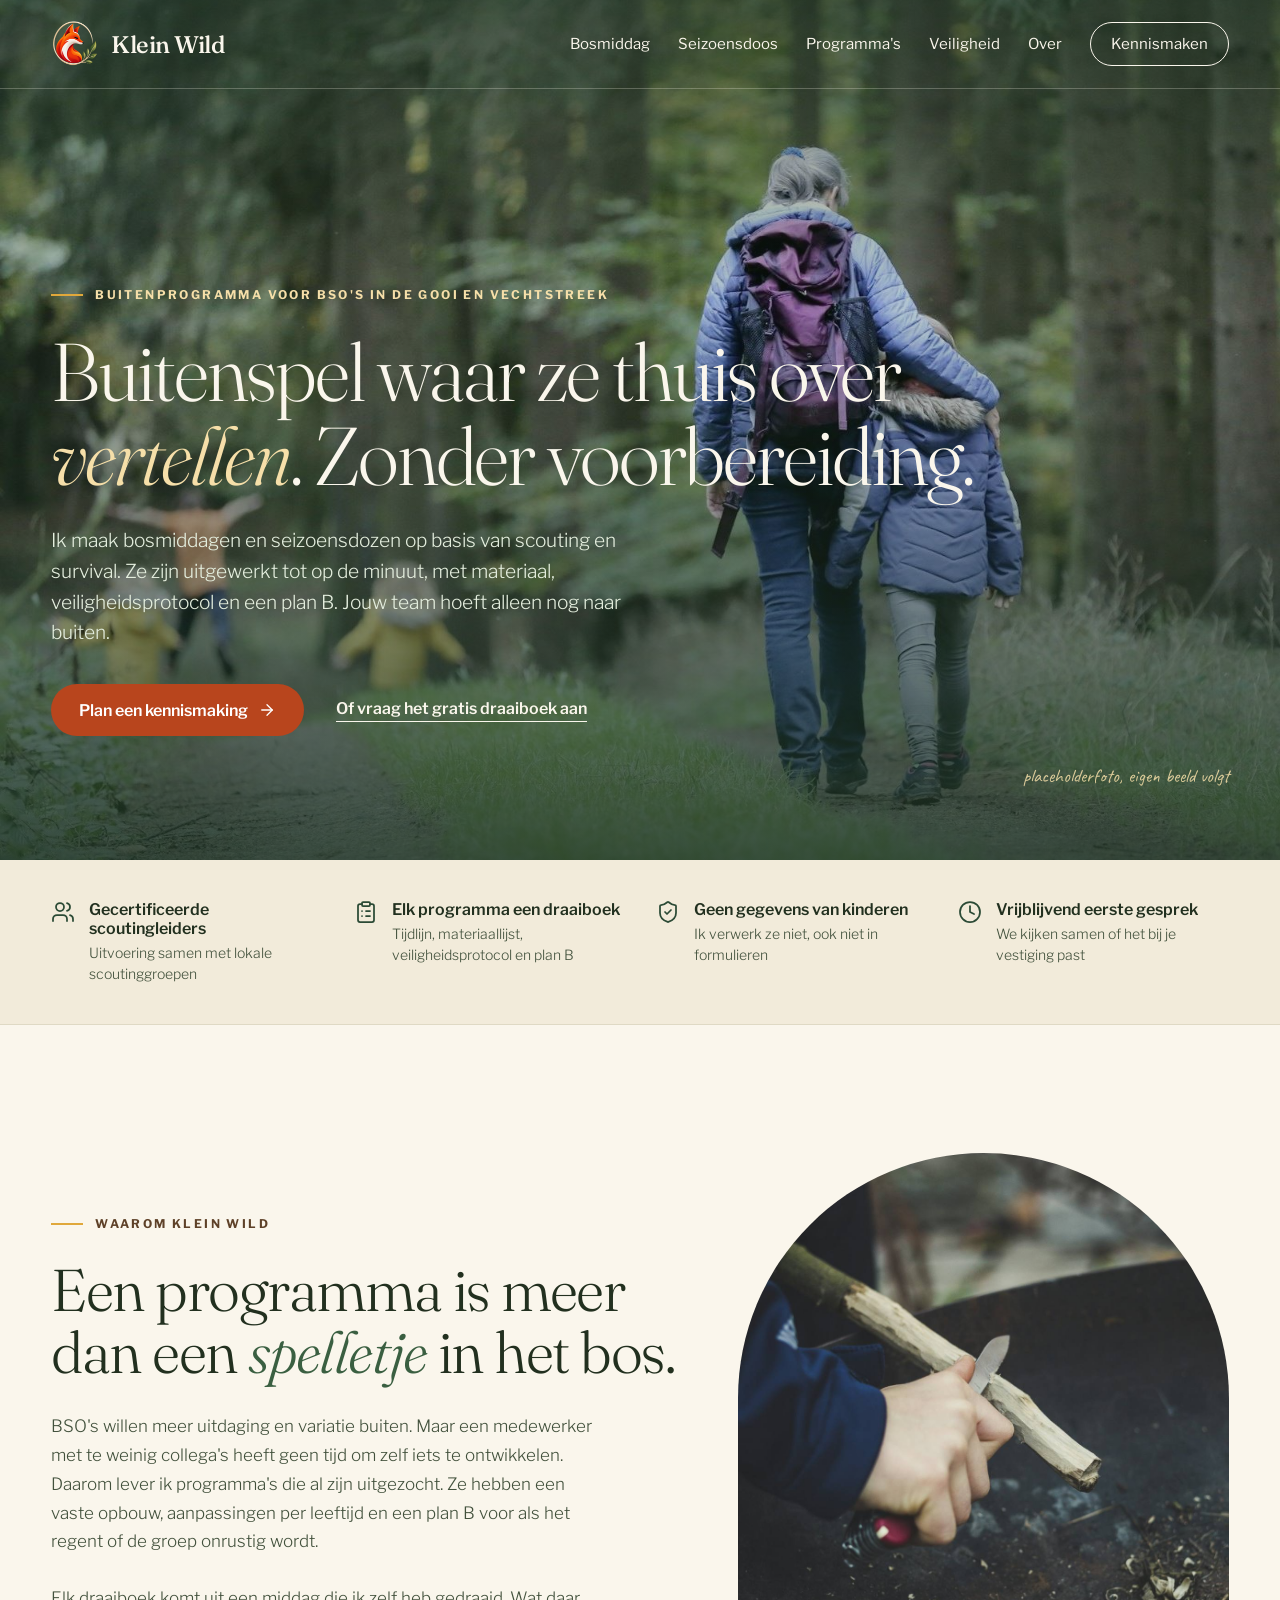
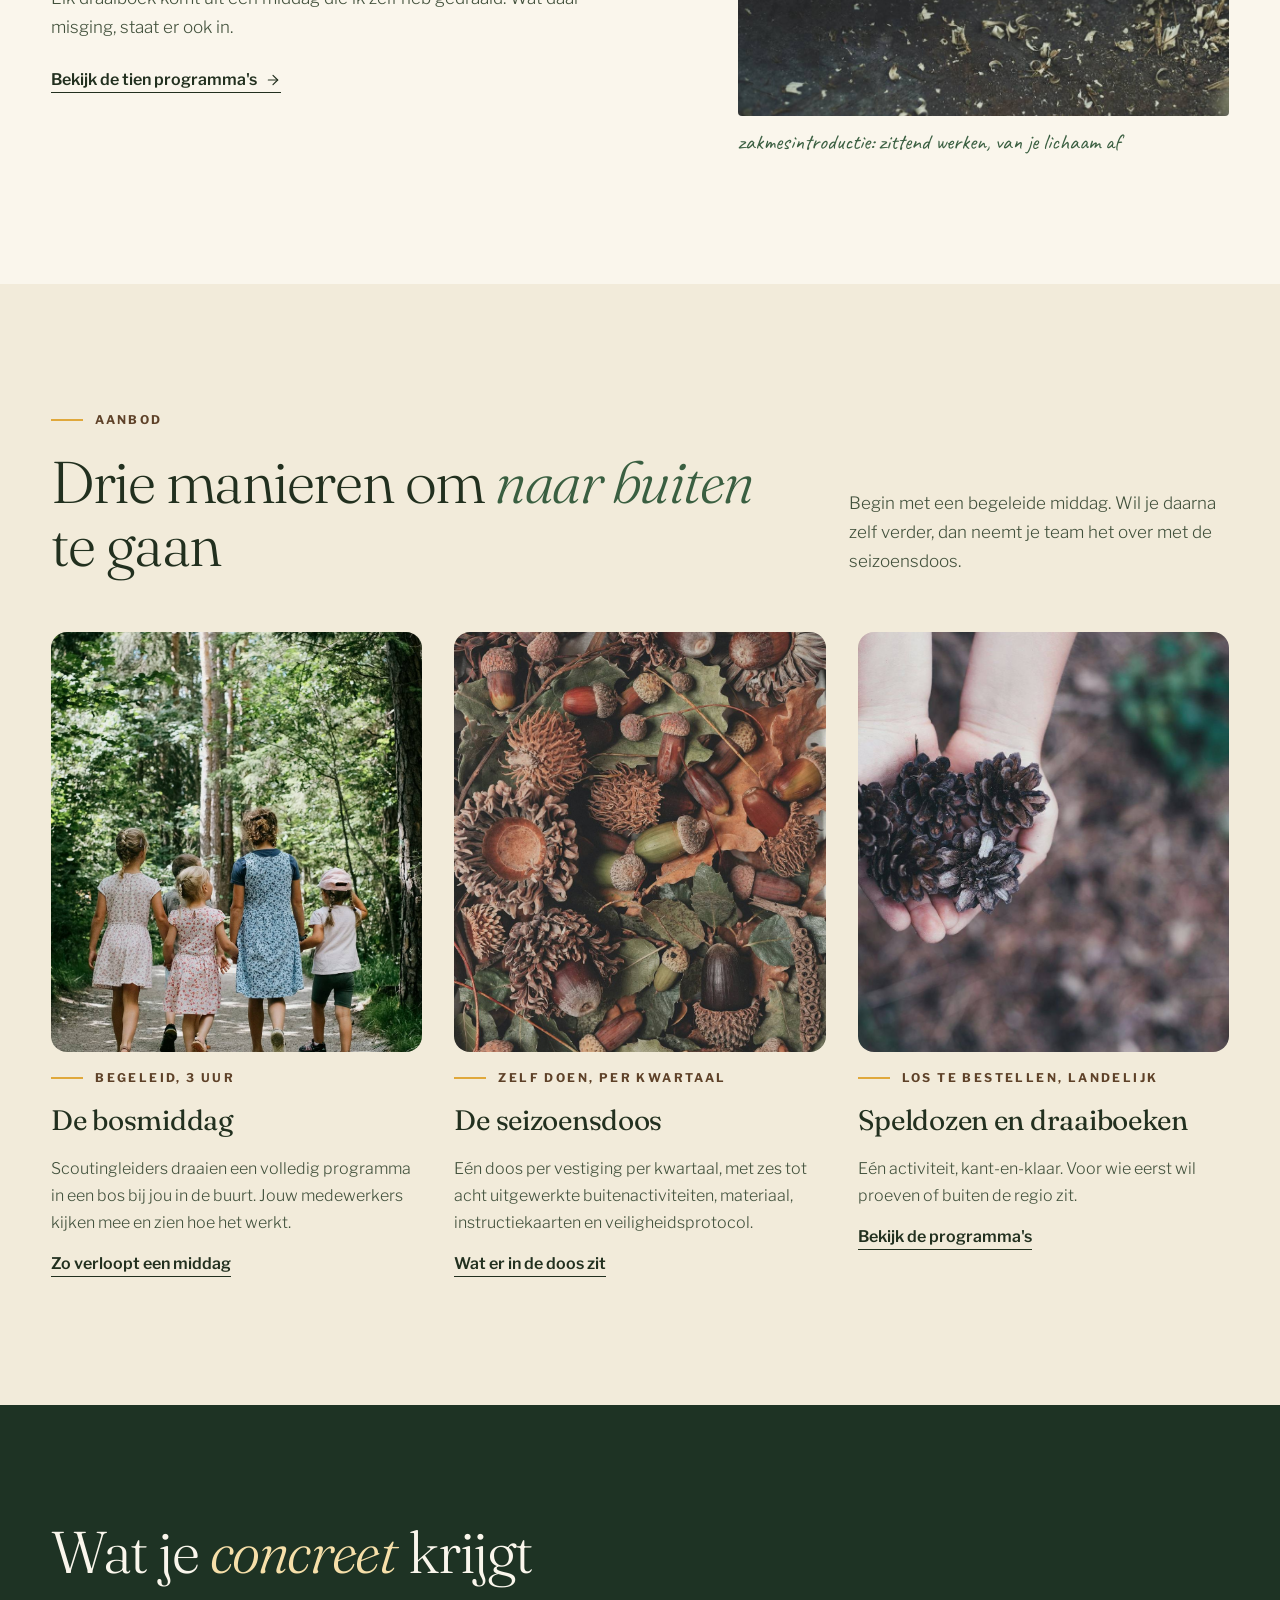
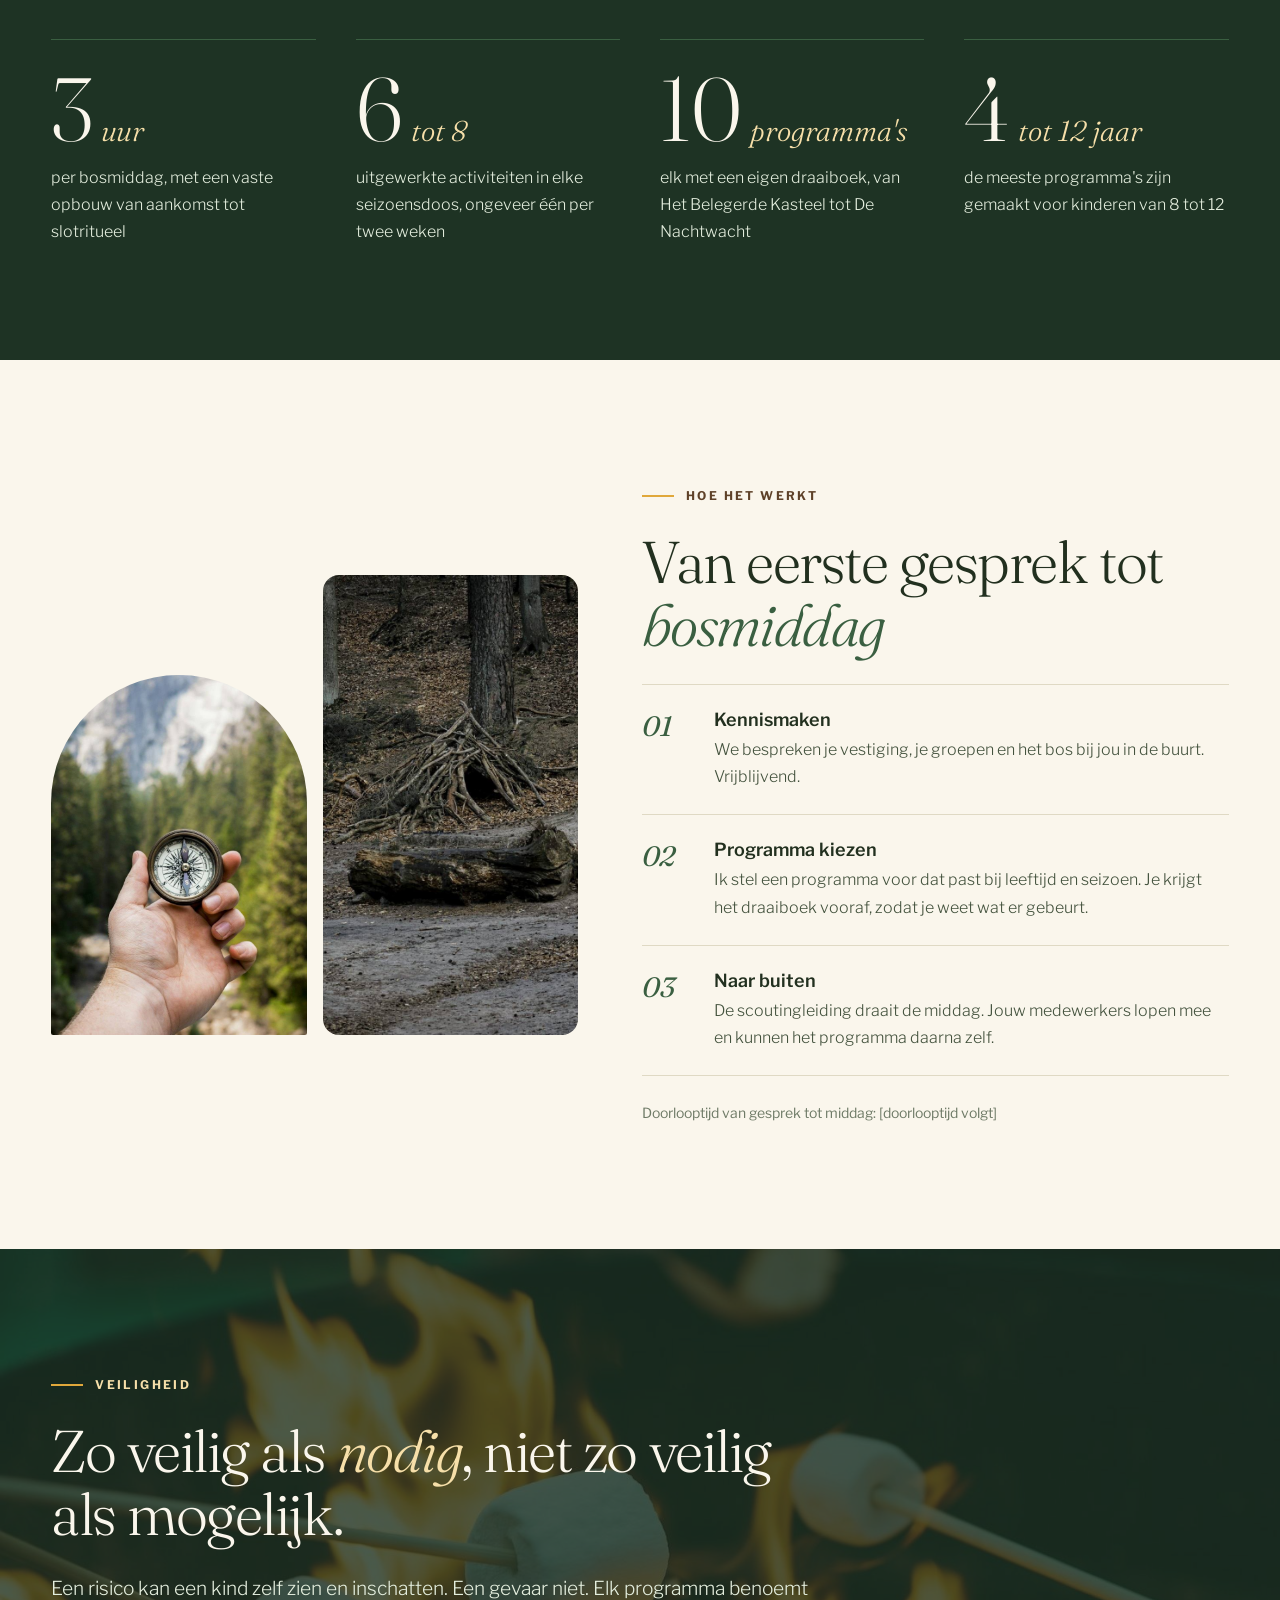
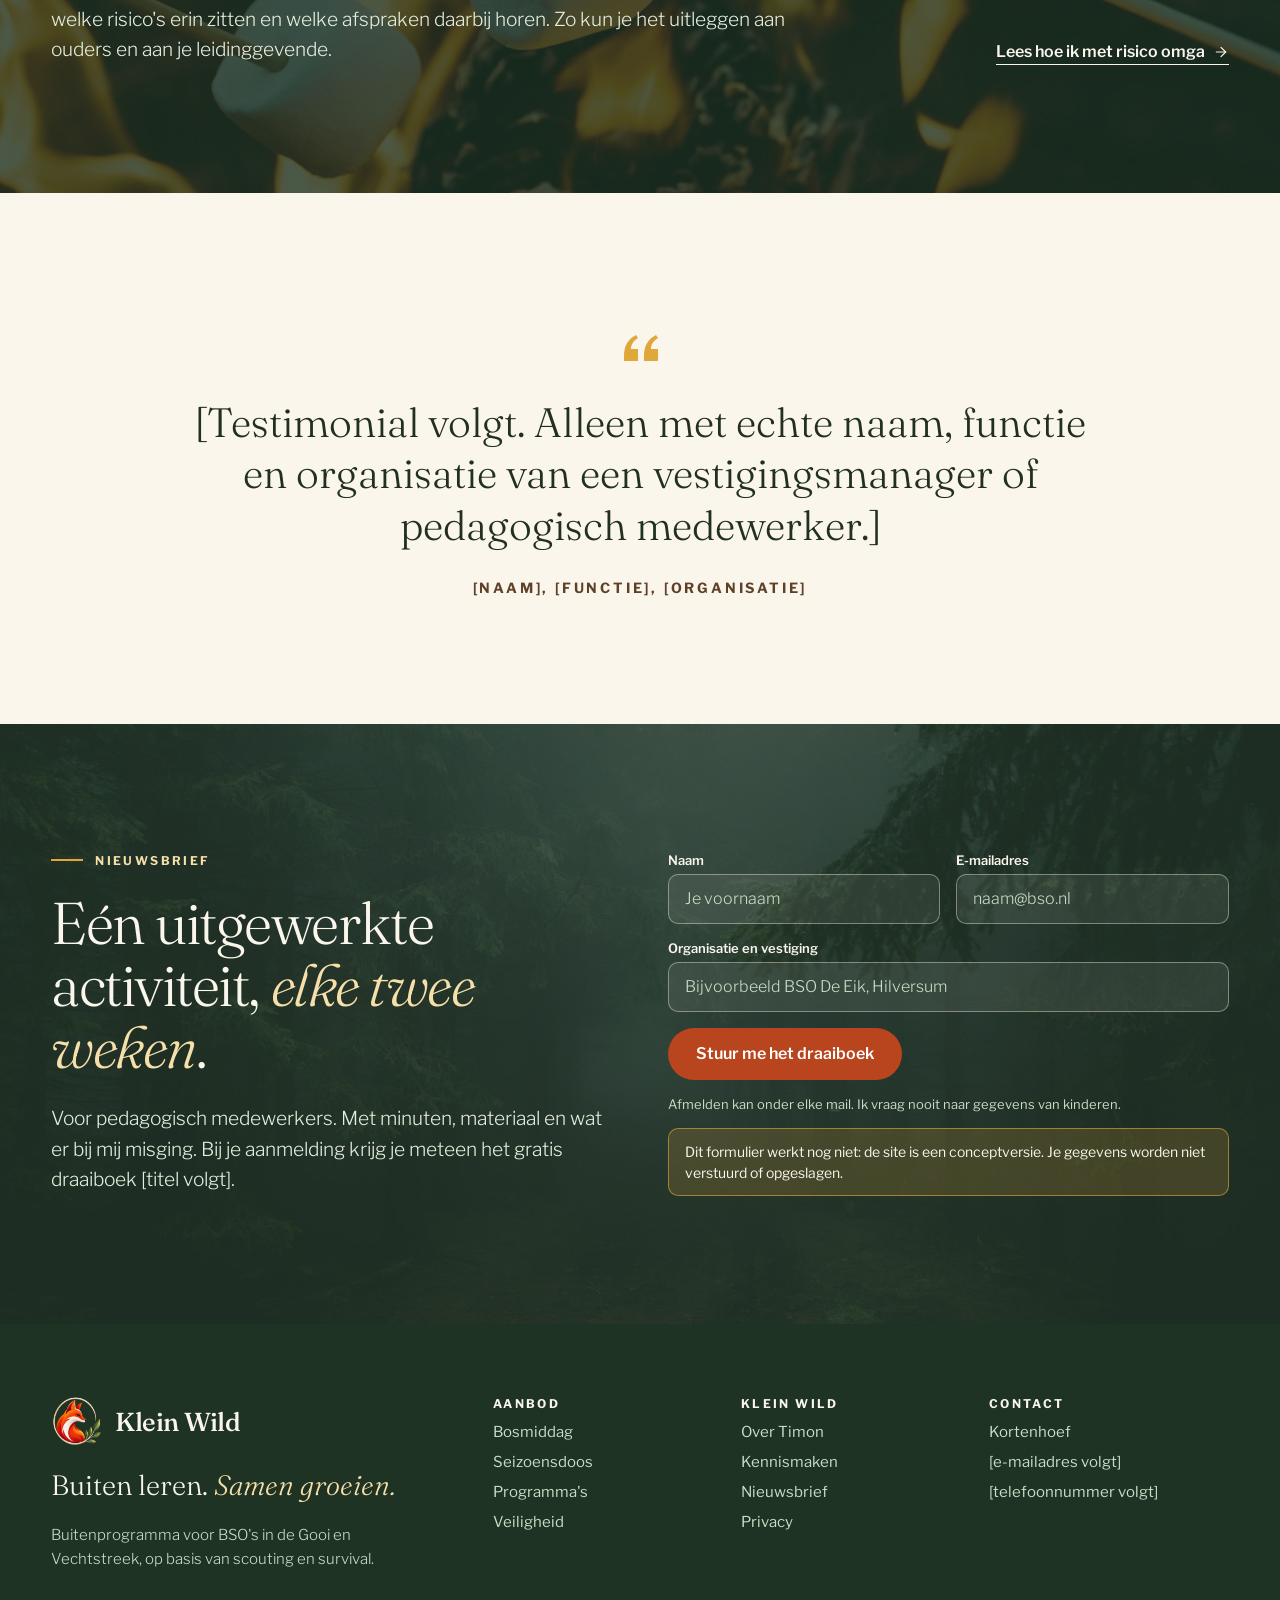
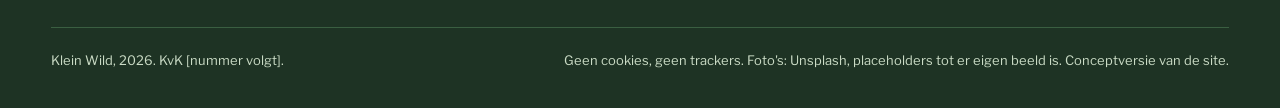
==== index.html @ ebe91207 "Conceptversie van de Klein Wild-website Statische HTML/CSS, omgezet uit het websiteontwerp in Claude" ====
<!doctype html>
<html lang="nl">
<head>
<meta charset="utf-8">
<meta name="viewport" content="width=device-width, initial-scale=1">
<title>Klein Wild, buitenprogramma voor BSO&#x27;s in de Gooi en Vechtstreek</title>
<meta name="description" content="Bosmiddagen en seizoensdozen op basis van scouting en survival. Uitgewerkt tot op de minuut, met materiaal, veiligheidsprotocol en een plan B.">
<!-- Conceptversie: niet indexeren. Haal deze regel weg zodra de site af is. -->
<meta name="robots" content="noindex">
<meta name="theme-color" content="#1E3324">
<link rel="icon" type="image/png" href="img/favicon.png">
<link rel="apple-touch-icon" href="img/apple-touch-icon.png">
<link rel="preconnect" href="https://fonts.googleapis.com">
<link rel="preconnect" href="https://fonts.gstatic.com" crossorigin>
<link rel="stylesheet" href="https://fonts.googleapis.com/css2?family=Caveat:wght@500&amp;family=Fraunces:ital,opsz,wght@0,9..144,300;0,9..144,500;1,9..144,300;1,9..144,400&amp;family=Libre+Franklin:wght@300;400;600;700&amp;display=swap">
<link rel="stylesheet" href="css/site.css">
<style>
body{margin:0;background:#FAF6EC}
.kw{font-family:'Libre Franklin',sans-serif;color:#22301F;background:#FAF6EC}
.wrap{max-width:1280px;margin:0 auto;padding:0 clamp(16px,4vw,56px);box-sizing:border-box}
.eb{font-size:12px;letter-spacing:.2em;text-transform:uppercase;font-weight:700;color:#5E4128;display:flex;align-items:center;gap:12px;margin:0}
.eb::before{content:"";width:32px;height:2px;background:#E0A83B;flex:none}
.d1,.d2,.d3{font-family:'Fraunces',serif;font-weight:300;letter-spacing:-.025em;margin:0;color:#22301F}
.d1{font-size:clamp(44px,6.4vw,92px);line-height:1.02}
.d2{font-size:clamp(36px,4.6vw,66px);line-height:1.06}
.d3{font-size:clamp(24px,2.2vw,30px);line-height:1.2;font-weight:400;letter-spacing:-.01em}
.d1 em,.d2 em,.d3 em{font-style:italic;color:#3A5F41}
.lead{font-size:clamp(18px,1.5vw,21px);line-height:1.6;font-weight:300;color:#42513C;margin:0}
.tx{font-size:17px;line-height:1.7;font-weight:300;color:#42513C;margin:0}
.btn{display:inline-flex;align-items:center;gap:10px;min-height:52px;padding:0 28px;border-radius:999px;background:#B8451D;color:#fff;font-weight:600;font-size:16px;text-decoration:none;box-sizing:border-box}
.btn:hover{background:#9C3A18}
.lnk{display:inline-flex;align-items:center;gap:8px;color:#22301F;font-weight:600;font-size:16px;text-decoration:none;border-bottom:1px solid currentColor;padding-bottom:3px}
.lnk:hover{color:#3A5F41}
.hand{font-family:'Caveat',cursive;font-size:22px;color:#3A5F41;margin:0}
.dark .d1,.dark .d2,.dark .d3{color:#FAF6EC}
.dark .d1 em,.dark .d2 em,.dark .d3 em{color:#F6DFA9}
.dark .eb{color:#F6DFA9}
.dark .lead,.dark .tx{color:#E4EEDE}
.dark .lnk{color:#FAF6EC}
.dark .hand{color:#F6DFA9}
.chip{display:inline-flex;align-items:center;min-height:36px;padding:0 14px;border:1px solid #CFC7AA;border-radius:999px;font-size:14px;color:#42513C}
.field{display:flex;flex-direction:column;gap:6px;font-size:13px;font-weight:600;color:#FAF6EC;flex:1 1 200px}
.field input{min-height:50px;border-radius:10px;border:1px solid rgba(250,246,236,.4);background:rgba(250,246,236,.08);color:#FAF6EC;padding:0 16px;font:300 16px 'Libre Franklin',sans-serif}
.field input::placeholder{color:#CBDCC6}
</style>
</head>
<body>
<a class="skip" href="#inhoud">Naar de inhoud</a>
<div class="kw" style="width: 100%; overflow: hidden">

  <section id="inhoud" class="dark" style="position: relative; min-height: 860px; display: flex; flex-direction: column; justify-content: flex-end">
    <img fetchpriority="high" src="img/hero-bospad.jpg" alt="Een volwassene loopt met een arm om een kind over een bospad, verderop rennen drie kinderen vooruit" style="position: absolute; inset: 0; width: 100%; height: 100%; object-fit: cover; object-position: 60% 40%">
    <div style="position: absolute; inset: 0; background: linear-gradient(180deg, rgba(30,51,36,.65) 0%, rgba(30,51,36,.2) 35%, rgba(30,51,36,.85) 100%)"></div>
    <div style="position: absolute; top: 0; left: 0; right: 0; z-index: 2">
      <header class="kw-head" style="width: 100%; box-sizing: border-box; padding: 20px clamp(16px, 4vw, 56px); display: flex; flex-wrap: wrap; align-items: center; justify-content: space-between; gap: 16px 32px; font-family: 'Libre Franklin', sans-serif; color: #FAF6EC; background: transparent; border-bottom: 1px solid rgba(250,246,236,.25)">
  <a href="index.html" style="display: flex; align-items: center; gap: 12px; text-decoration: none; color: #FAF6EC">
    <img src="img/logo-fox-on-dark.png" alt="" width="48" height="48" style="width: 48px; height: 48px">
    <span style="font-family: 'Fraunces', serif; font-weight: 500; font-size: 24px; letter-spacing: -0.02em">Klein Wild</span>
  </a>
  <nav class="kw-nav" aria-label="Hoofdmenu" style="display: flex; flex-wrap: wrap; align-items: center; gap: 8px 28px; font-size: 15px">
    <a href="bosmiddag.html" style="color: #FAF6EC">Bosmiddag</a>
    <a href="seizoensdoos.html" style="color: #FAF6EC">Seizoensdoos</a>
    <a href="programmas.html" style="color: #FAF6EC">Programma's</a>
    <a href="veiligheid.html" style="color: #FAF6EC">Veiligheid</a>
    <a href="over.html" style="color: #FAF6EC">Over</a>
    <a href="contact.html" style="color: #FAF6EC; border: 1px solid #FAF6EC; border-radius: 999px; padding: 10px 20px; min-height: 44px; box-sizing: border-box; display: inline-flex; align-items: center">Kennismaken</a>
  </nav>
</header>
    </div>
    <div class="wrap" style="position: relative; z-index: 1; width: 100%; padding-top: 200px; padding-bottom: 72px; display: flex; flex-direction: column; gap: 28px">
      <p class="eb">Buitenprogramma voor BSO's in de Gooi en Vechtstreek</p>
      <h1 class="d1" style="max-width: 980px">Buitenspel waar ze thuis over <em>vertellen</em>. Zonder voorbereiding.</h1>
      <p class="lead" style="max-width: 620px">Ik maak bosmiddagen en seizoensdozen op basis van scouting en survival. Ze zijn uitgewerkt tot op de minuut, met materiaal, veiligheidsprotocol en een plan B. Jouw team hoeft alleen nog naar buiten.</p>
      <div style="display: flex; flex-wrap: wrap; align-items: center; gap: 20px 32px; margin-top: 8px">
        <a class="btn" href="contact.html">Plan een kennismaking <svg width="18" height="18" viewBox="0 0 24 24" fill="none" stroke="currentColor" stroke-width="1.75" stroke-linecap="round" stroke-linejoin="round" aria-hidden="true"><path d="M5 12h14"></path><path d="m12 5 7 7-7 7"></path></svg></a>
        <a class="lnk" href="nieuwsbrief.html">Of vraag het gratis draaiboek aan</a>
      </div>
      <p class="hand" style="align-self: flex-end; font-size: 19px; opacity: .85">placeholderfoto, eigen beeld volgt</p>
    </div>
  </section>

  <section style="background: #F2EBDA; border-bottom: 1px solid #DFD9C4">
    <div class="wrap" style="display: grid; grid-template-columns: repeat(auto-fit, minmax(240px, 1fr)); gap: 32px; padding-top: 40px; padding-bottom: 40px">
      <div style="display: flex; gap: 14px; align-items: flex-start">
        <svg width="24" height="24" viewBox="0 0 24 24" fill="none" stroke="#2B4A35" stroke-width="1.75" stroke-linecap="round" stroke-linejoin="round" aria-hidden="true" style="flex: none"><path d="M16 21v-2a4 4 0 0 0-4-4H6a4 4 0 0 0-4 4v2"></path><circle cx="9" cy="7" r="4"></circle><path d="M22 21v-2a4 4 0 0 0-3-3.87"></path><path d="M16 3.13a4 4 0 0 1 0 7.75"></path></svg>
        <div><p style="margin: 0; font-weight: 600; font-size: 16px">Gecertificeerde scoutingleiders</p><p style="margin: 4px 0 0; font-size: 14px; line-height: 1.5; color: #42513C; font-weight: 300">Uitvoering samen met lokale scoutinggroepen</p></div>
      </div>
      <div style="display: flex; gap: 14px; align-items: flex-start">
        <svg width="24" height="24" viewBox="0 0 24 24" fill="none" stroke="#2B4A35" stroke-width="1.75" stroke-linecap="round" stroke-linejoin="round" aria-hidden="true" style="flex: none"><rect width="8" height="4" x="8" y="2" rx="1" ry="1"></rect><path d="M16 4h2a2 2 0 0 1 2 2v14a2 2 0 0 1-2 2H6a2 2 0 0 1-2-2V6a2 2 0 0 1 2-2h2"></path><path d="M12 11h4"></path><path d="M12 16h4"></path><path d="M8 11h.01"></path><path d="M8 16h.01"></path></svg>
        <div><p style="margin: 0; font-weight: 600; font-size: 16px">Elk programma een draaiboek</p><p style="margin: 4px 0 0; font-size: 14px; line-height: 1.5; color: #42513C; font-weight: 300">Tijdlijn, materiaallijst, veiligheidsprotocol en plan B</p></div>
      </div>
      <div style="display: flex; gap: 14px; align-items: flex-start">
        <svg width="24" height="24" viewBox="0 0 24 24" fill="none" stroke="#2B4A35" stroke-width="1.75" stroke-linecap="round" stroke-linejoin="round" aria-hidden="true" style="flex: none"><path d="M20 13c0 5-3.5 7.5-7.66 8.95a1 1 0 0 1-.67-.01C7.5 20.5 4 18 4 13V6a1 1 0 0 1 1-1c2 0 4.5-1.2 6.24-2.72a1.17 1.17 0 0 1 1.52 0C14.51 3.81 17 5 19 5a1 1 0 0 1 1 1z"></path><path d="m9 12 2 2 4-4"></path></svg>
        <div><p style="margin: 0; font-weight: 600; font-size: 16px">Geen gegevens van kinderen</p><p style="margin: 4px 0 0; font-size: 14px; line-height: 1.5; color: #42513C; font-weight: 300">Ik verwerk ze niet, ook niet in formulieren</p></div>
      </div>
      <div style="display: flex; gap: 14px; align-items: flex-start">
        <svg width="24" height="24" viewBox="0 0 24 24" fill="none" stroke="#2B4A35" stroke-width="1.75" stroke-linecap="round" stroke-linejoin="round" aria-hidden="true" style="flex: none"><circle cx="12" cy="12" r="10"></circle><polyline points="12 6 12 12 16 14"></polyline></svg>
        <div><p style="margin: 0; font-weight: 600; font-size: 16px">Vrijblijvend eerste gesprek</p><p style="margin: 4px 0 0; font-size: 14px; line-height: 1.5; color: #42513C; font-weight: 300">We kijken samen of het bij je vestiging past</p></div>
      </div>
    </div>
  </section>

  <section class="wrap" style="padding-top: clamp(80px, 10vw, 144px); padding-bottom: clamp(80px, 10vw, 144px); display: flex; flex-wrap: wrap; gap: 56px; align-items: center">
    <div style="flex: 1 1 520px; display: flex; flex-direction: column; gap: 28px">
      <p class="eb">Waarom Klein Wild</p>
      <h2 class="d2">Een programma is meer dan een <em>spelletje</em> in het bos.</h2>
      <p class="tx" style="max-width: 560px">BSO's willen meer uitdaging en variatie buiten. Maar een medewerker met te weinig collega's heeft geen tijd om zelf iets te ontwikkelen. Daarom lever ik programma's die al zijn uitgezocht. Ze hebben een vaste opbouw, aanpassingen per leeftijd en een plan B voor als het regent of de groep onrustig wordt.</p>
      <p class="tx" style="max-width: 560px">Elk draaiboek komt uit een middag die ik zelf heb gedraaid. Wat daar misging, staat er ook in.</p>
      <a class="lnk" href="programmas.html" style="align-self: flex-start">Bekijk de tien programma's <svg width="16" height="16" viewBox="0 0 24 24" fill="none" stroke="currentColor" stroke-width="1.75" stroke-linecap="round" stroke-linejoin="round" aria-hidden="true"><path d="M5 12h14"></path><path d="m12 5 7 7-7 7"></path></svg></a>
    </div>
    <figure style="flex: 1 1 380px; max-width: 520px; margin: 0; display: flex; flex-direction: column; gap: 12px">
      <img loading="lazy" decoding="async" src="img/snijden.jpg" alt="Handen snijden met een zakmes een tak bij, krullen hout liggen eronder" style="width: 100%; height: clamp(420px, 44vw, 620px); object-fit: cover; border-radius: 999px 999px 16px 16px">
      <figcaption class="hand">zakmesintroductie: zittend werken, van je lichaam af</figcaption>
    </figure>
  </section>

  <section style="background: #F2EBDA; padding: clamp(80px, 10vw, 136px) 0">
    <div class="wrap" style="display: flex; flex-direction: column; gap: 56px">
      <div style="display: flex; flex-wrap: wrap; justify-content: space-between; align-items: flex-end; gap: 24px">
        <div style="display: flex; flex-direction: column; gap: 24px; max-width: 720px">
          <p class="eb">Aanbod</p>
          <h2 class="d2">Drie manieren om <em>naar buiten</em> te gaan</h2>
        </div>
        <p class="tx" style="max-width: 380px">Begin met een begeleide middag. Wil je daarna zelf verder, dan neemt je team het over met de seizoensdoos.</p>
      </div>
      <div style="display: grid; grid-template-columns: repeat(auto-fit, minmax(300px, 1fr)); gap: 32px">
        <a href="bosmiddag.html" style="text-decoration: none; color: inherit; display: flex; flex-direction: column; gap: 18px">
          <img loading="lazy" decoding="async" src="img/groep-pad.jpg" alt="Vijf kinderen lopen hand in hand over een bospad, van achteren gezien" style="width: 100%; height: 420px; object-fit: cover; border-radius: 16px">
          <p class="eb">Begeleid, 3 uur</p>
          <h3 class="d3">De bosmiddag</h3>
          <p class="tx" style="font-size: 16px">Scoutingleiders draaien een volledig programma in een bos bij jou in de buurt. Jouw medewerkers kijken mee en zien hoe het werkt.</p>
          <span class="lnk" style="align-self: flex-start">Zo verloopt een middag</span>
        </a>
        <a href="seizoensdoos.html" style="text-decoration: none; color: inherit; display: flex; flex-direction: column; gap: 18px">
          <img loading="lazy" decoding="async" src="img/eikels-verzameling.jpg" alt="Een verzameling eikels, dennenappels en herfstbladeren" style="width: 100%; height: 420px; object-fit: cover; border-radius: 16px">
          <p class="eb">Zelf doen, per kwartaal</p>
          <h3 class="d3">De seizoensdoos</h3>
          <p class="tx" style="font-size: 16px">Eén doos per vestiging per kwartaal, met zes tot acht uitgewerkte buitenactiviteiten, materiaal, instructiekaarten en veiligheidsprotocol.</p>
          <span class="lnk" style="align-self: flex-start">Wat er in de doos zit</span>
        </a>
        <a href="programmas.html" style="text-decoration: none; color: inherit; display: flex; flex-direction: column; gap: 18px">
          <img loading="lazy" decoding="async" src="img/handen-dennenappels.jpg" alt="Twee kinderhanden houden vijf dennenappels vast" style="width: 100%; height: 420px; object-fit: cover; border-radius: 16px">
          <p class="eb">Los te bestellen, landelijk</p>
          <h3 class="d3">Speldozen en draaiboeken</h3>
          <p class="tx" style="font-size: 16px">Eén activiteit, kant-en-klaar. Voor wie eerst wil proeven of buiten de regio zit.</p>
          <span class="lnk" style="align-self: flex-start">Bekijk de programma's</span>
        </a>
      </div>
    </div>
  </section>

  <section class="dark" style="background: #1E3324; padding: clamp(80px, 9vw, 128px) 0">
    <div class="wrap" style="display: flex; flex-direction: column; gap: 56px">
      <h2 class="d2" style="max-width: 760px">Wat je <em>concreet</em> krijgt</h2>
      <div style="display: grid; grid-template-columns: repeat(auto-fit, minmax(220px, 1fr)); gap: 40px">
        <div style="border-top: 1px solid #3A5F41; padding-top: 24px; display: flex; flex-direction: column; gap: 10px">
          <p style="margin: 0; font-family: 'Fraunces', serif; font-weight: 300; font-size: clamp(64px, 7vw, 104px); line-height: 1; color: #FAF6EC">3<span style="font-size: .32em; font-style: italic; color: #F6DFA9; margin-left: 8px">uur</span></p>
          <p class="tx" style="font-size: 16px">per bosmiddag, met een vaste opbouw van aankomst tot slotritueel</p>
        </div>
        <div style="border-top: 1px solid #3A5F41; padding-top: 24px; display: flex; flex-direction: column; gap: 10px">
          <p style="margin: 0; font-family: 'Fraunces', serif; font-weight: 300; font-size: clamp(64px, 7vw, 104px); line-height: 1; color: #FAF6EC">6<span style="font-size: .32em; font-style: italic; color: #F6DFA9; margin-left: 8px">tot 8</span></p>
          <p class="tx" style="font-size: 16px">uitgewerkte activiteiten in elke seizoensdoos, ongeveer één per twee weken</p>
        </div>
        <div style="border-top: 1px solid #3A5F41; padding-top: 24px; display: flex; flex-direction: column; gap: 10px">
          <p style="margin: 0; font-family: 'Fraunces', serif; font-weight: 300; font-size: clamp(64px, 7vw, 104px); line-height: 1; color: #FAF6EC">10<span style="font-size: .32em; font-style: italic; color: #F6DFA9; margin-left: 8px">programma's</span></p>
          <p class="tx" style="font-size: 16px">elk met een eigen draaiboek, van Het Belegerde Kasteel tot De Nachtwacht</p>
        </div>
        <div style="border-top: 1px solid #3A5F41; padding-top: 24px; display: flex; flex-direction: column; gap: 10px">
          <p style="margin: 0; font-family: 'Fraunces', serif; font-weight: 300; font-size: clamp(64px, 7vw, 104px); line-height: 1; color: #FAF6EC">4<span style="font-size: .32em; font-style: italic; color: #F6DFA9; margin-left: 8px">tot 12 jaar</span></p>
          <p class="tx" style="font-size: 16px">de meeste programma's zijn gemaakt voor kinderen van 8 tot 12</p>
        </div>
      </div>
    </div>
  </section>

  <section class="wrap" style="padding-top: clamp(80px, 10vw, 144px); padding-bottom: clamp(80px, 10vw, 144px); display: flex; flex-wrap: wrap-reverse; gap: 64px; align-items: center">
    <div style="flex: 1 1 420px; display: grid; grid-template-columns: repeat(2, minmax(0, 1fr)); gap: 16px; align-items: end">
      <img loading="lazy" decoding="async" src="img/kompas.jpg" alt="Een hand houdt een kompas voor een rij dennen" style="width: 100%; height: 360px; object-fit: cover; border-radius: 999px 999px 16px 16px">
      <img loading="lazy" decoding="async" src="img/afdak.jpg" alt="Een afdak van takken in het bos" style="width: 100%; height: 460px; object-fit: cover; border-radius: 16px">
    </div>
    <div style="flex: 1 1 480px; display: flex; flex-direction: column; gap: 28px">
      <p class="eb">Hoe het werkt</p>
      <h2 class="d2">Van eerste gesprek tot <em>bosmiddag</em></h2>
      <ol style="list-style: none; margin: 0; padding: 0; display: flex; flex-direction: column">
        <li style="display: flex; gap: 24px; padding: 24px 0; border-top: 1px solid #DFD9C4">
          <span style="font-family: 'Fraunces', serif; font-style: italic; font-size: 28px; color: #3A5F41; width: 48px; flex: none">01</span>
          <div><p style="margin: 0 0 6px; font-weight: 600; font-size: 18px">Kennismaken</p><p class="tx" style="font-size: 16px">We bespreken je vestiging, je groepen en het bos bij jou in de buurt. Vrijblijvend.</p></div>
        </li>
        <li style="display: flex; gap: 24px; padding: 24px 0; border-top: 1px solid #DFD9C4">
          <span style="font-family: 'Fraunces', serif; font-style: italic; font-size: 28px; color: #3A5F41; width: 48px; flex: none">02</span>
          <div><p style="margin: 0 0 6px; font-weight: 600; font-size: 18px">Programma kiezen</p><p class="tx" style="font-size: 16px">Ik stel een programma voor dat past bij leeftijd en seizoen. Je krijgt het draaiboek vooraf, zodat je weet wat er gebeurt.</p></div>
        </li>
        <li style="display: flex; gap: 24px; padding: 24px 0; border-top: 1px solid #DFD9C4; border-bottom: 1px solid #DFD9C4">
          <span style="font-family: 'Fraunces', serif; font-style: italic; font-size: 28px; color: #3A5F41; width: 48px; flex: none">03</span>
          <div><p style="margin: 0 0 6px; font-weight: 600; font-size: 18px">Naar buiten</p><p class="tx" style="font-size: 16px">De scoutingleiding draait de middag. Jouw medewerkers lopen mee en kunnen het programma daarna zelf.</p></div>
        </li>
      </ol>
      <p style="margin: 0; font-size: 14px; color: #6E7A66">Doorlooptijd van gesprek tot middag: [doorlooptijd volgt]</p>
    </div>
  </section>

  <section style="position: relative; overflow: hidden" class="dark">
    <img loading="lazy" decoding="async" src="img/vuur-marshmallow.jpg" alt="" style="position: absolute; inset: 0; width: 100%; height: 100%; object-fit: cover">
    <div style="position: absolute; inset: 0; background: rgba(30,51,36,.78)"></div>
    <div class="wrap" style="position: relative; padding-top: clamp(80px, 10vw, 140px); padding-bottom: clamp(80px, 10vw, 140px); display: flex; flex-wrap: wrap; gap: 48px; justify-content: space-between; align-items: flex-end">
      <div style="flex: 1 1 520px; max-width: 760px; display: flex; flex-direction: column; gap: 28px">
        <p class="eb">Veiligheid</p>
        <h2 class="d2">Zo veilig als <em>nodig</em>, niet zo veilig als mogelijk.</h2>
        <p class="lead">Een risico kan een kind zelf zien en inschatten. Een gevaar niet. Elk programma benoemt welke risico's erin zitten en welke afspraken daarbij horen. Zo kun je het uitleggen aan ouders en aan je leidinggevende.</p>
      </div>
      <a class="lnk" href="veiligheid.html">Lees hoe ik met risico omga <svg width="16" height="16" viewBox="0 0 24 24" fill="none" stroke="currentColor" stroke-width="1.75" stroke-linecap="round" stroke-linejoin="round" aria-hidden="true"><path d="M5 12h14"></path><path d="m12 5 7 7-7 7"></path></svg></a>
    </div>
  </section>

  <section class="wrap" style="padding-top: clamp(80px, 10vw, 136px); padding-bottom: clamp(80px, 10vw, 136px); display: flex; flex-direction: column; align-items: center; text-align: center; gap: 28px">
    <svg width="48" height="48" viewBox="0 0 48 48" aria-hidden="true"><path d="M8 34c0-9 4-16 12-20l2 3c-5 3-7 7-7 11h7v12H8zm20 0c0-9 4-16 12-20l2 3c-5 3-7 7-7 11h7v12H28z" fill="#E0A83B"></path></svg>
    <p style="margin: 0; max-width: 900px; font-family: 'Fraunces', serif; font-weight: 300; font-size: clamp(28px, 3.2vw, 44px); line-height: 1.25; color: #22301F">[Testimonial volgt. Alleen met echte naam, functie en organisatie van een vestigingsmanager of pedagogisch medewerker.]</p>
    <p style="margin: 0; font-size: 14px; letter-spacing: .2em; text-transform: uppercase; font-weight: 700; color: #5E4128">[Naam], [functie], [organisatie]</p>
  </section>

  <section style="position: relative; overflow: hidden" class="dark">
    <img loading="lazy" decoding="async" src="img/bos-mist.jpg" alt="" style="position: absolute; inset: 0; width: 100%; height: 100%; object-fit: cover">
    <div style="position: absolute; inset: 0; background: rgba(30,51,36,.72)"></div>
    <div class="wrap" style="position: relative; padding-top: clamp(80px, 10vw, 136px); padding-bottom: clamp(80px, 10vw, 136px); display: flex; flex-wrap: wrap; gap: 56px; align-items: center">
      <div style="flex: 1 1 440px; display: flex; flex-direction: column; gap: 24px">
        <p class="eb">Nieuwsbrief</p>
        <h2 class="d2">Eén uitgewerkte activiteit, <em>elke twee weken</em>.</h2>
        <p class="lead">Voor pedagogisch medewerkers. Met minuten, materiaal en wat er bij mij misging. Bij je aanmelding krijg je meteen het gratis draaiboek [titel volgt].</p>
      </div>
      <form onsubmit="return false" style="flex: 1 1 440px; display: flex; flex-wrap: wrap; gap: 16px; align-items: flex-end">
        <label class="field">Naam<input type="text" name="naam" placeholder="Je voornaam"></label>
        <label class="field">E-mailadres<input type="email" name="email" placeholder="naam@bso.nl"></label>
        <label class="field" style="flex-basis: 100%">Organisatie en vestiging<input type="text" name="organisatie" placeholder="Bijvoorbeeld BSO De Eik, Hilversum"></label>
        <button type="submit" aria-disabled="true" class="btn" style="border: 0; cursor: pointer; font-family: inherit">Stuur me het draaiboek</button>
        <p style="margin: 0; flex-basis: 100%; font-size: 13px; color: #CBDCC6">Afmelden kan onder elke mail. Ik vraag nooit naar gegevens van kinderen.</p>
      <p class="form-note" style="color:#FAF6EC">Dit formulier werkt nog niet: de site is een conceptversie. Je gegevens worden niet verstuurd of opgeslagen.</p></form>
    </div>
  </section>

  <footer class="kw-foot" style="width: 100%; box-sizing: border-box; background: #1E3324; color: #CBDCC6; font-family: 'Libre Franklin', sans-serif; padding: 72px clamp(16px, 4vw, 56px) 40px">
  <div style="max-width: 1280px; margin: 0 auto; display: flex; flex-wrap: wrap; gap: 48px; justify-content: space-between">
    <div style="flex: 1 1 320px; max-width: 420px; display: flex; flex-direction: column; gap: 20px">
      <div style="display: flex; align-items: center; gap: 12px">
        <img src="img/logo-fox-on-dark.png" alt="" width="52" height="52" style="width: 52px; height: 52px">
        <span style="font-family: 'Fraunces', serif; font-weight: 500; font-size: 26px; color: #FAF6EC; letter-spacing: -0.02em">Klein Wild</span>
      </div>
      <p style="margin: 0; font-family: 'Fraunces', serif; font-weight: 300; font-size: 28px; line-height: 1.25; color: #FAF6EC">Buiten leren. <span style="font-style: italic; color: #F6DFA9">Samen groeien.</span></p>
      <p style="margin: 0; font-size: 15px; line-height: 1.6; font-weight: 300">Buitenprogramma voor BSO's in de Gooi en Vechtstreek, op basis van scouting en survival.</p>
    </div>
    <nav aria-label="Voetmenu" style="flex: 0 1 200px; display: flex; flex-direction: column; gap: 12px; font-size: 15px">
      <span style="font-size: 12px; letter-spacing: 0.2em; text-transform: uppercase; font-weight: 700; color: #FAF6EC">Aanbod</span>
      <a href="bosmiddag.html">Bosmiddag</a>
      <a href="seizoensdoos.html">Seizoensdoos</a>
      <a href="programmas.html">Programma's</a>
      <a href="veiligheid.html">Veiligheid</a>
    </nav>
    <nav aria-label="Over Klein Wild" style="flex: 0 1 200px; display: flex; flex-direction: column; gap: 12px; font-size: 15px">
      <span style="font-size: 12px; letter-spacing: 0.2em; text-transform: uppercase; font-weight: 700; color: #FAF6EC">Klein Wild</span>
      <a href="over.html">Over Timon</a>
      <a href="contact.html">Kennismaken</a>
      <a href="contact.html">Nieuwsbrief</a>
      <a href="contact.html">Privacy</a>
    </nav>
    <div style="flex: 0 1 240px; display: flex; flex-direction: column; gap: 12px; font-size: 15px">
      <span style="font-size: 12px; letter-spacing: 0.2em; text-transform: uppercase; font-weight: 700; color: #FAF6EC">Contact</span>
      <span>Kortenhoef</span>
      <span>[e-mailadres volgt]</span>
      <span>[telefoonnummer volgt]</span>
    </div>
  </div>
  <div style="max-width: 1280px; margin: 56px auto 0; padding-top: 24px; border-top: 1px solid #3A5F41; display: flex; flex-wrap: wrap; gap: 12px 32px; justify-content: space-between; font-size: 13px; color: #CBDCC6">
    <span>Klein Wild, 2026. KvK [nummer volgt].</span>
    <span>Geen cookies, geen trackers. Foto's: Unsplash, placeholders tot er eigen beeld is. Conceptversie van de site.</span>
  </div>
</footer>
</div>
</body>
</html>
---- css/site.css ----
/* Gedeeld: kop, menu op telefoon, toegankelijkheid */
*,*::before,*::after{box-sizing:border-box}
html{-webkit-text-size-adjust:100%}
img{max-width:100%}
a:focus-visible,button:focus-visible,input:focus-visible,textarea:focus-visible,select:focus-visible{outline:3px solid #E0A83B;outline-offset:3px}
.skip{position:absolute;left:-9999px;top:8px;z-index:100;background:#22301F;color:#FAF6EC;padding:12px 18px;border-radius:999px;font:600 15px 'Libre Franklin',sans-serif;text-decoration:none}
.skip:focus{left:16px}
.kw-foot a{color:#CBDCC6;text-decoration:none}
.kw-foot a:hover{color:#F6DFA9}
.kw-nav a{text-decoration:none;transition:opacity .15s}
.kw-nav a:hover{opacity:.7}
.kw-nav a[aria-current="page"]{text-decoration:underline;text-underline-offset:6px;text-decoration-thickness:1px}
.form-note{margin:0;flex-basis:100%;font-size:14px;line-height:1.5;padding:12px 16px;border-radius:10px;background:rgba(224,168,59,.18);border:1px solid rgba(224,168,59,.6)}
@media (max-width:760px){
  .kw-head{gap:12px !important;padding-top:14px !important;padding-bottom:14px !important}
  .kw-nav{width:100%;flex-wrap:nowrap !important;overflow-x:auto;gap:22px !important;padding-bottom:4px;scrollbar-width:none;-webkit-overflow-scrolling:touch}
  .kw-nav::-webkit-scrollbar{display:none}
  .kw-nav a{white-space:nowrap;flex:none}
}
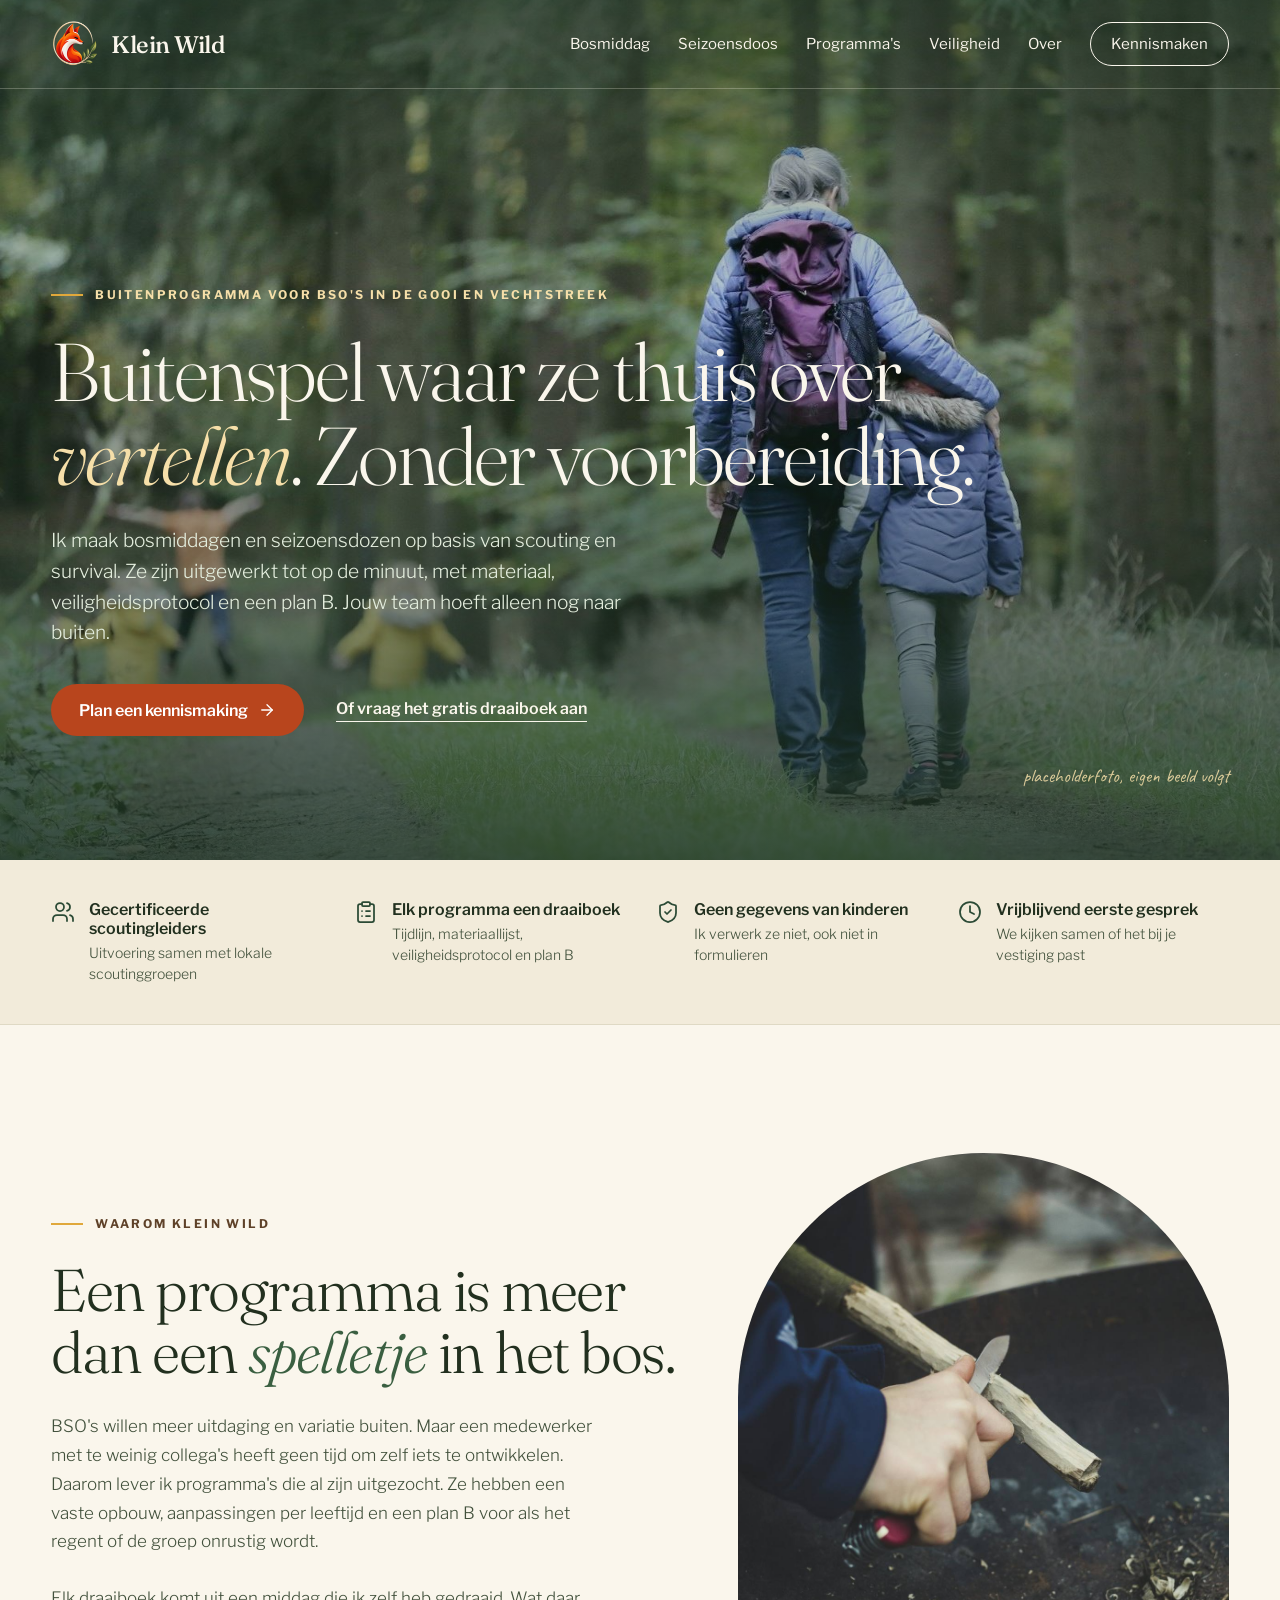
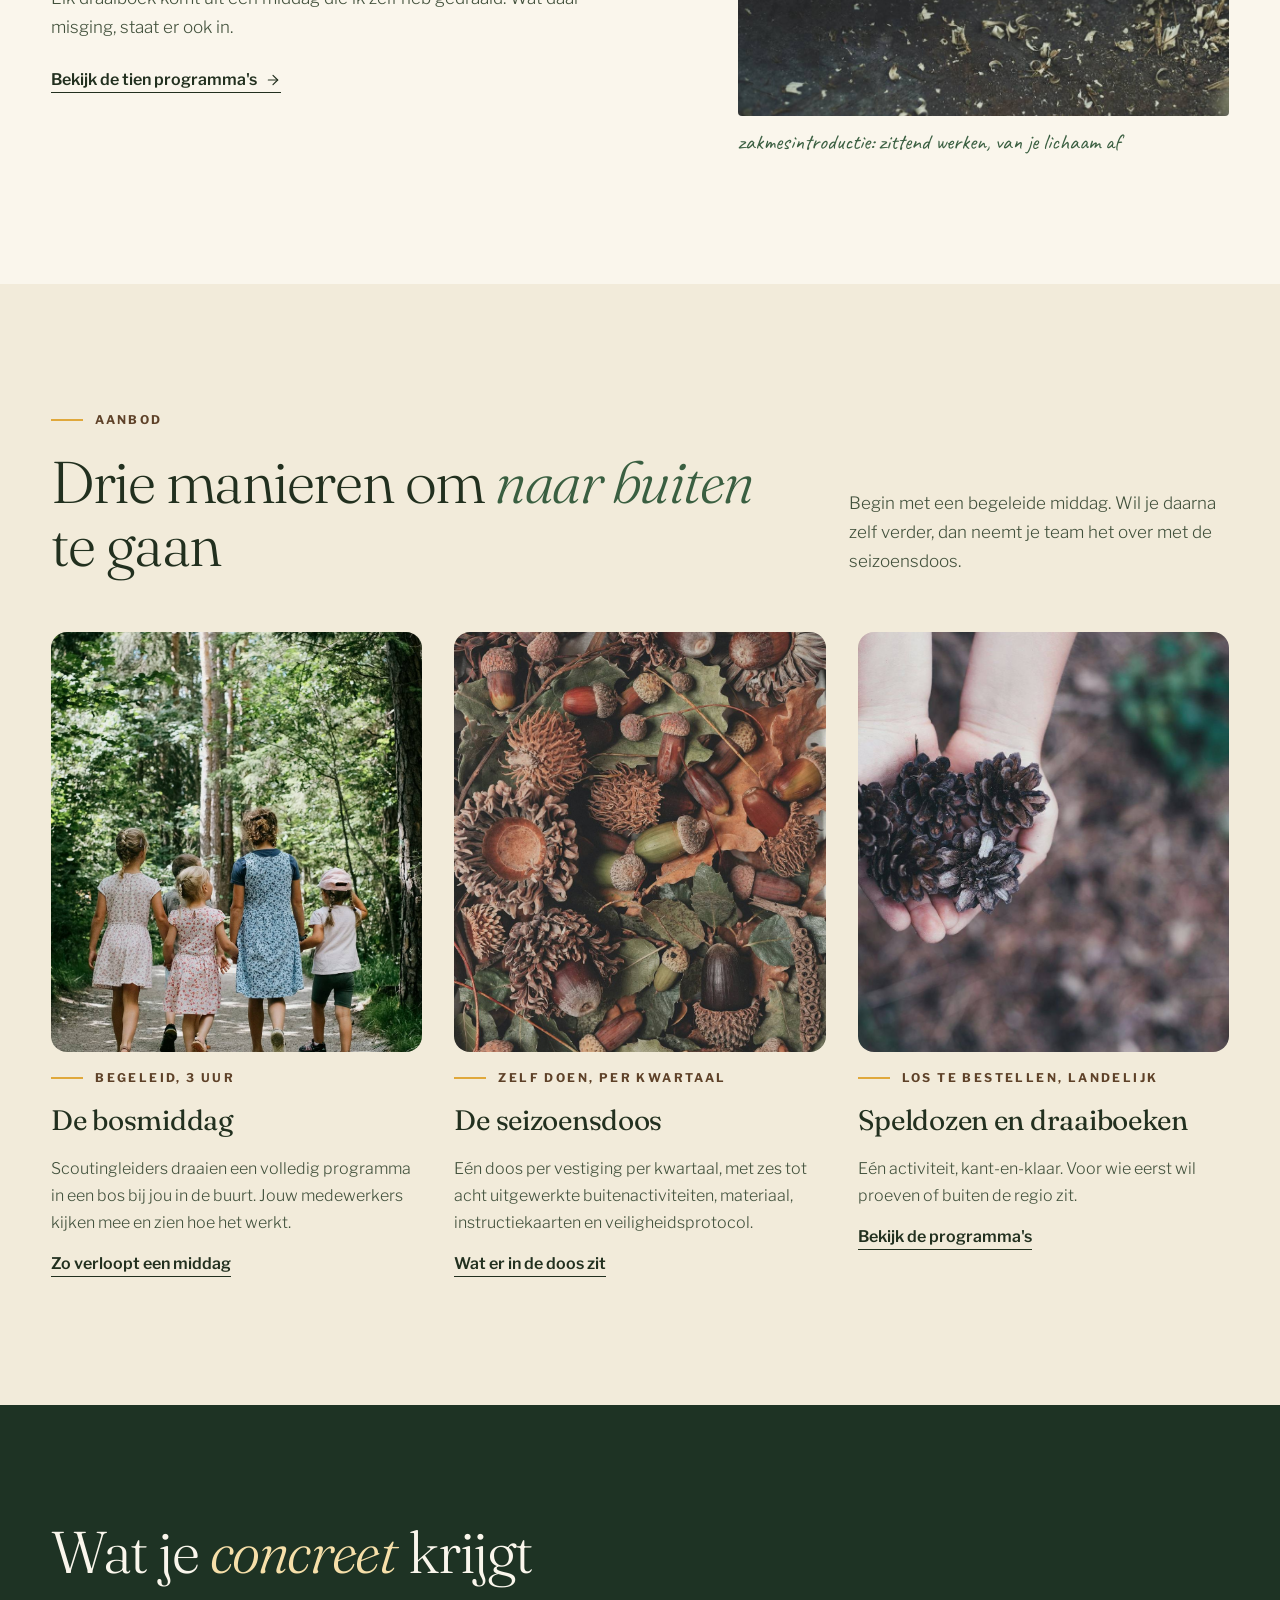
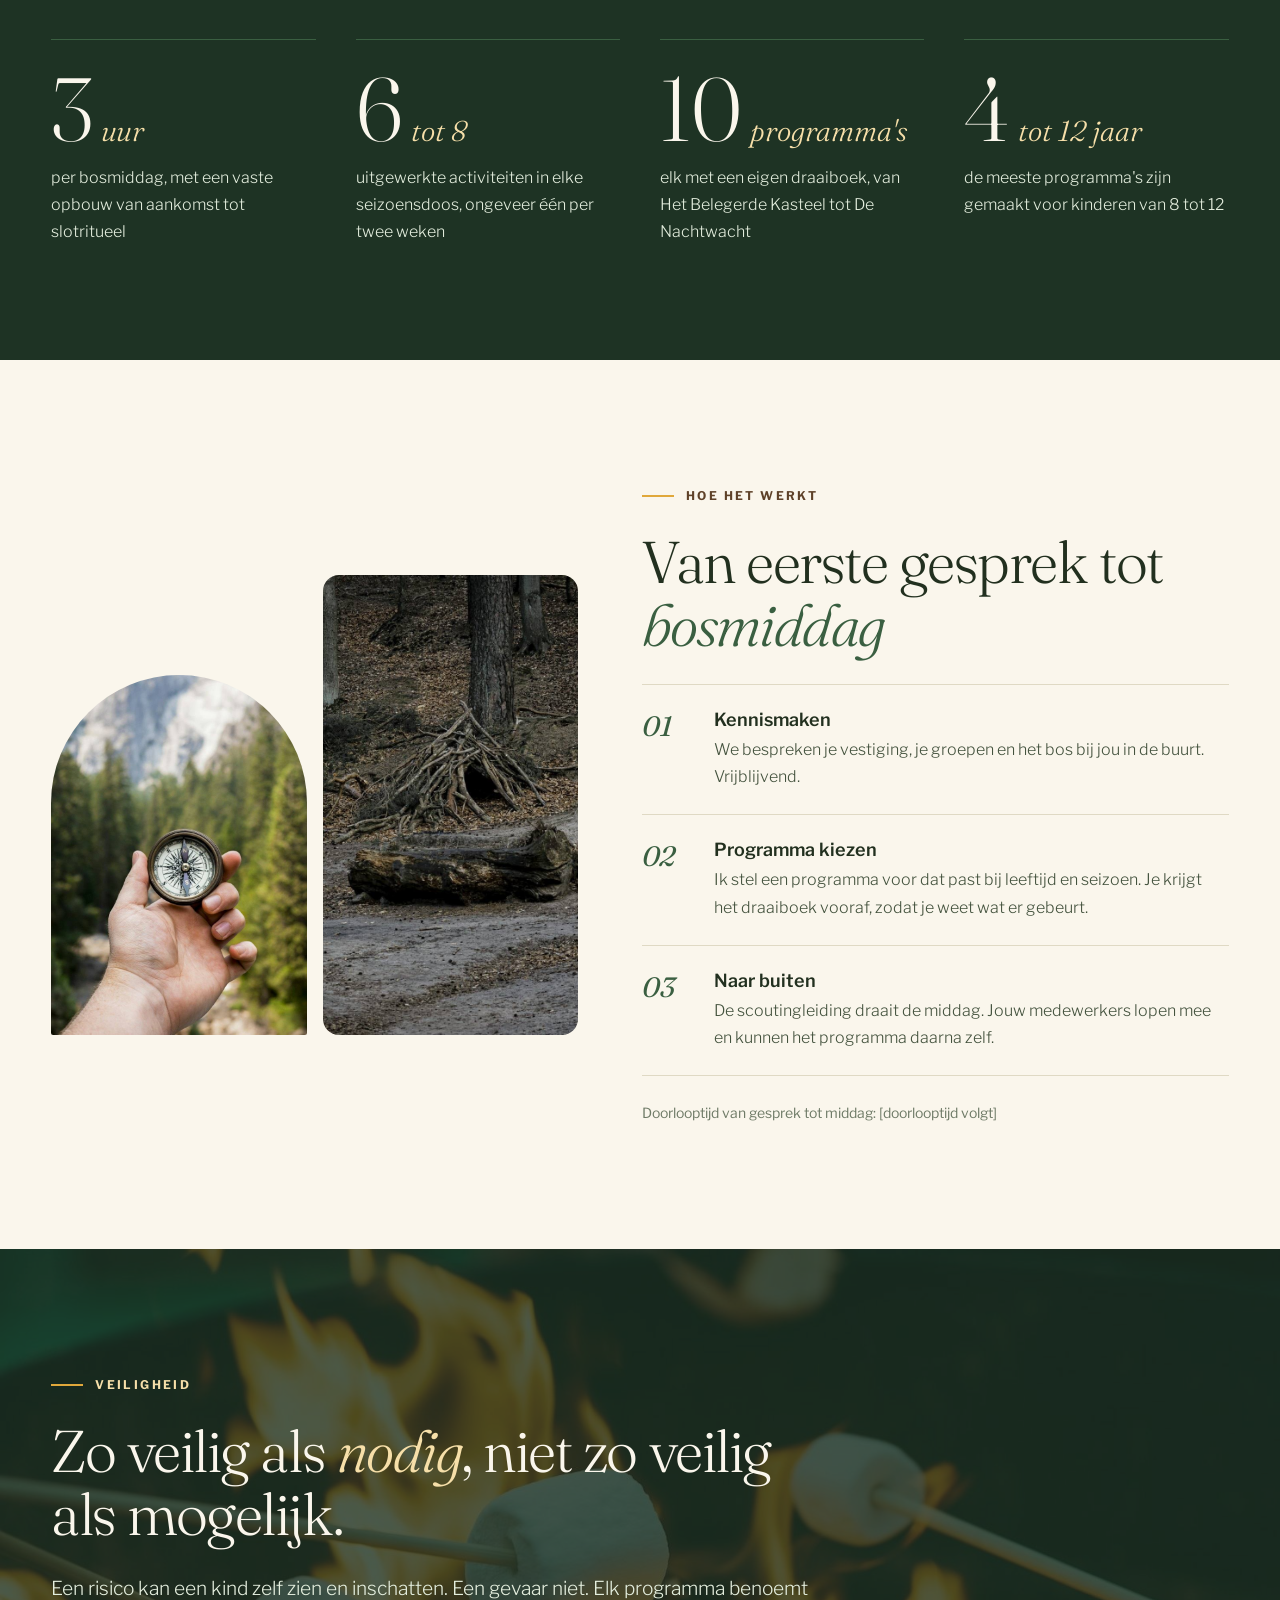
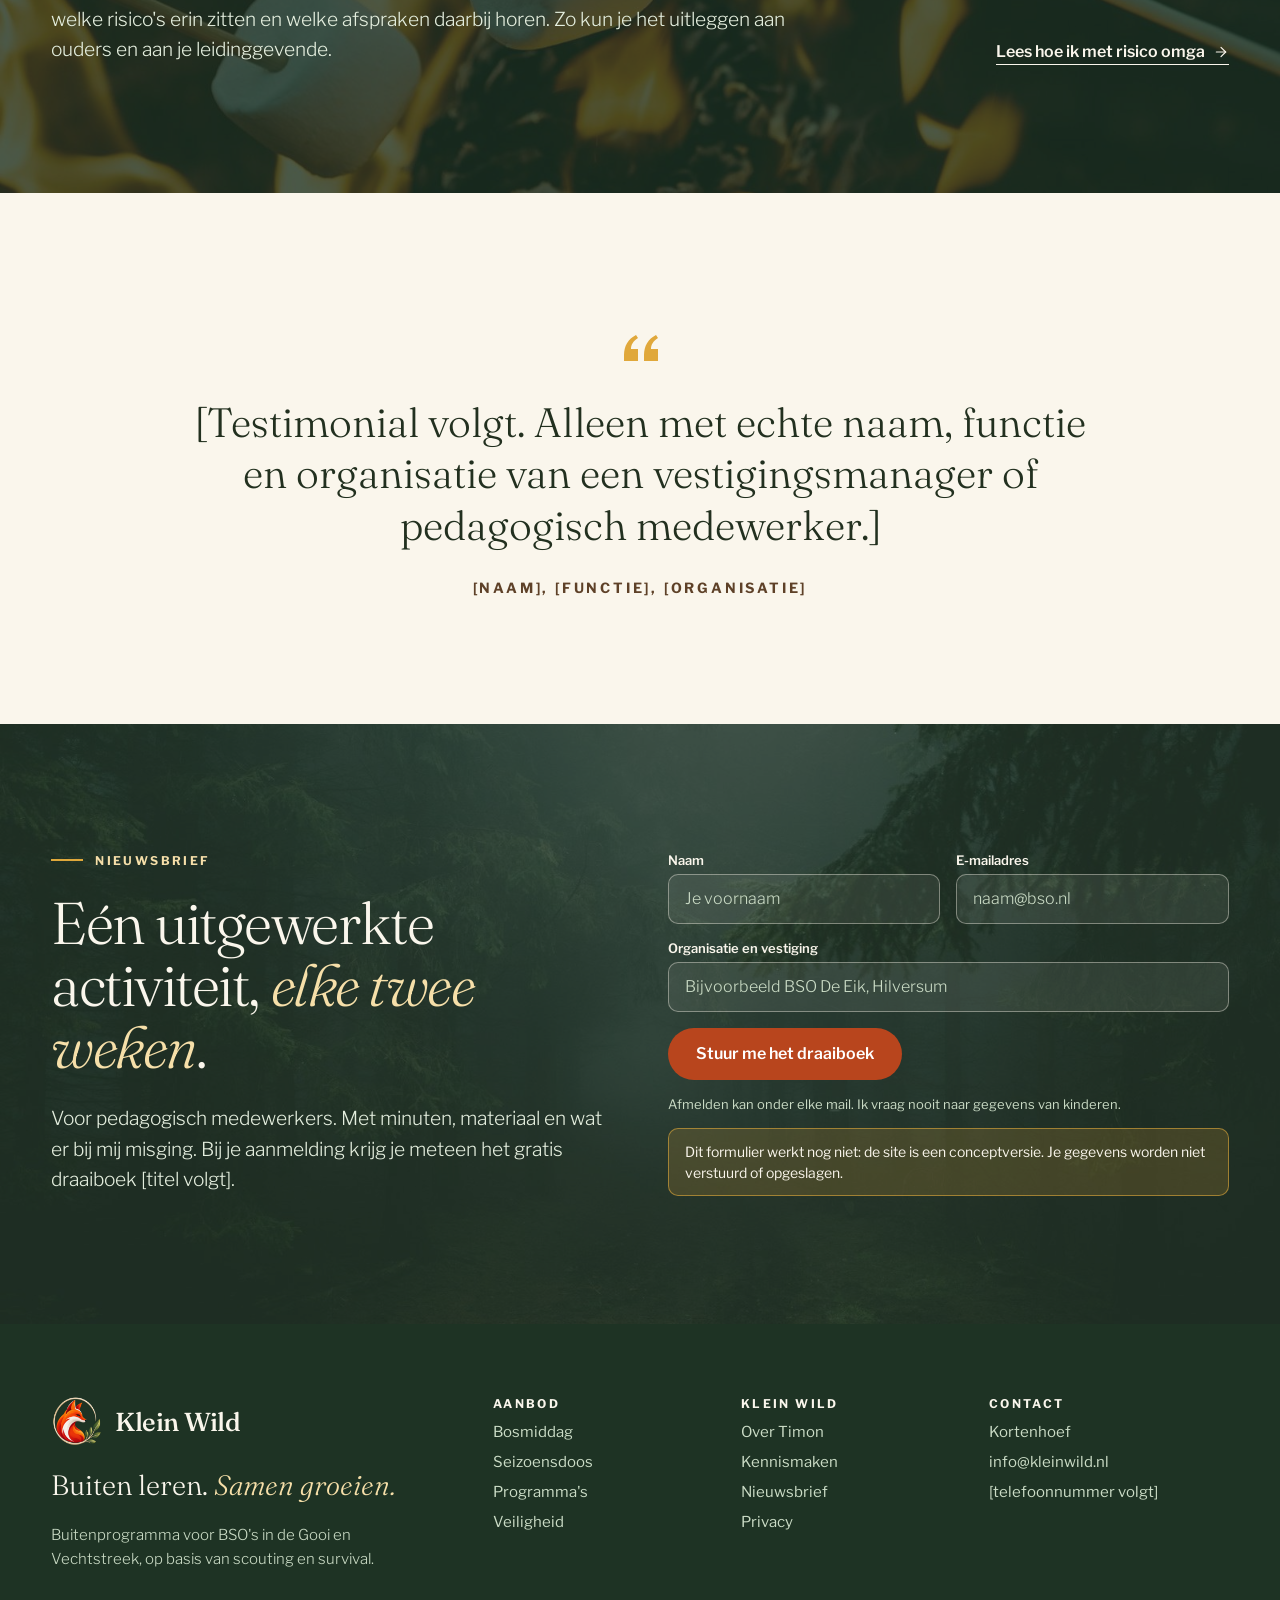
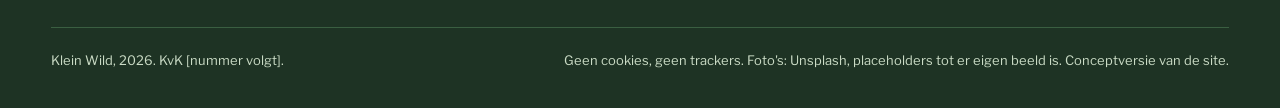
==== commit 98351276: "Vindbaarheid voor Google en AI-assistenten - robots.txt, sitemap.xml en llms.txt toegevoegd - Gestru" ====
--- a/index.html
+++ b/index.html
@@ -3,10 +3,82 @@
 <head>
 <meta charset="utf-8">
 <meta name="viewport" content="width=device-width, initial-scale=1">
-<title>Klein Wild, buitenprogramma voor BSO&#x27;s in de Gooi en Vechtstreek</title>
-<meta name="description" content="Bosmiddagen en seizoensdozen op basis van scouting en survival. Uitgewerkt tot op de minuut, met materiaal, veiligheidsprotocol en een plan B.">
+<title>Klein Wild, buitenprogramma voor BSO's in de Gooi en Vechtstreek</title>
+<meta name="description" content="Bosmiddagen en seizoensdozen voor BSO's in de Gooi en Vechtstreek, op basis van scouting en survival. Met draaiboek, materiaal en een plan B.">
 <!-- Conceptversie: niet indexeren. Haal deze regel weg zodra de site af is. -->
 <meta name="robots" content="noindex">
+<link rel="canonical" href="https://kleinwild.nl/">
+<meta property="og:type" content="website">
+<meta property="og:locale" content="nl_NL">
+<meta property="og:site_name" content="Klein Wild">
+<meta property="og:title" content="Klein Wild, buitenprogramma voor BSO's in de Gooi en Vechtstreek">
+<meta property="og:description" content="Bosmiddagen en seizoensdozen voor BSO's in de Gooi en Vechtstreek, op basis van scouting en survival. Met draaiboek, materiaal en een plan B.">
+<meta property="og:url" content="https://kleinwild.nl/">
+<meta property="og:image" content="https://kleinwild.nl/img/og-image.jpg">
+<meta property="og:image:width" content="1200">
+<meta property="og:image:height" content="630">
+<meta name="twitter:card" content="summary_large_image">
+<script type="application/ld+json">
+{
+ "@context": "https://schema.org",
+ "@graph": [
+  {
+   "@type": "WebSite",
+   "@id": "https://kleinwild.nl/#website",
+   "url": "https://kleinwild.nl/",
+   "name": "Klein Wild",
+   "inLanguage": "nl-NL",
+   "publisher": {
+    "@id": "https://kleinwild.nl/#organisatie"
+   }
+  },
+  {
+   "@type": "Organization",
+   "@id": "https://kleinwild.nl/#organisatie",
+   "name": "Klein Wild",
+   "url": "https://kleinwild.nl/",
+   "logo": "https://kleinwild.nl/img/logo-fox.png",
+   "slogan": "Buiten leren. Samen groeien.",
+   "description": "Buitenprogramma voor BSO's in de Gooi en Vechtstreek, op basis van scouting en survival: begeleide bosmiddagen en seizoensdozen.",
+   "founder": {
+    "@id": "https://kleinwild.nl/over.html#timon"
+   },
+   "address": {
+    "@type": "PostalAddress",
+    "addressLocality": "Kortenhoef",
+    "addressCountry": "NL"
+   },
+   "areaServed": {
+    "@type": "Place",
+    "name": "Gooi en Vechtstreek"
+   },
+   "knowsAbout": [
+    "buitenspelen",
+    "scouting",
+    "survival",
+    "risicovol spelen",
+    "buitenschoolse opvang"
+   ]
+  },
+  {
+   "@type": "WebPage",
+   "@id": "https://kleinwild.nl/#pagina",
+   "url": "https://kleinwild.nl/",
+   "name": "Klein Wild, buitenprogramma voor BSO's",
+   "inLanguage": "nl-NL",
+   "isPartOf": {
+    "@id": "https://kleinwild.nl/#website"
+   },
+   "publisher": {
+    "@id": "https://kleinwild.nl/#organisatie"
+   },
+   "about": {
+    "@id": "https://kleinwild.nl/#organisatie"
+   }
+  }
+ ]
+}
+</script>
 <meta name="theme-color" content="#1E3324">
 <link rel="icon" type="image/png" href="img/favicon.png">
 <link rel="apple-touch-icon" href="img/apple-touch-icon.png">
@@ -258,13 +330,13 @@
       <span style="font-size: 12px; letter-spacing: 0.2em; text-transform: uppercase; font-weight: 700; color: #FAF6EC">Klein Wild</span>
       <a href="over.html">Over Timon</a>
       <a href="contact.html">Kennismaken</a>
-      <a href="contact.html">Nieuwsbrief</a>
-      <a href="contact.html">Privacy</a>
+      <a href="nieuwsbrief.html">Nieuwsbrief</a>
+      <a href="privacy.html">Privacy</a>
     </nav>
     <div style="flex: 0 1 240px; display: flex; flex-direction: column; gap: 12px; font-size: 15px">
       <span style="font-size: 12px; letter-spacing: 0.2em; text-transform: uppercase; font-weight: 700; color: #FAF6EC">Contact</span>
       <span>Kortenhoef</span>
-      <span>[e-mailadres volgt]</span>
+      <a href="mailto:info@kleinwild.nl">info@kleinwild.nl</a>
       <span>[telefoonnummer volgt]</span>
     </div>
   </div>
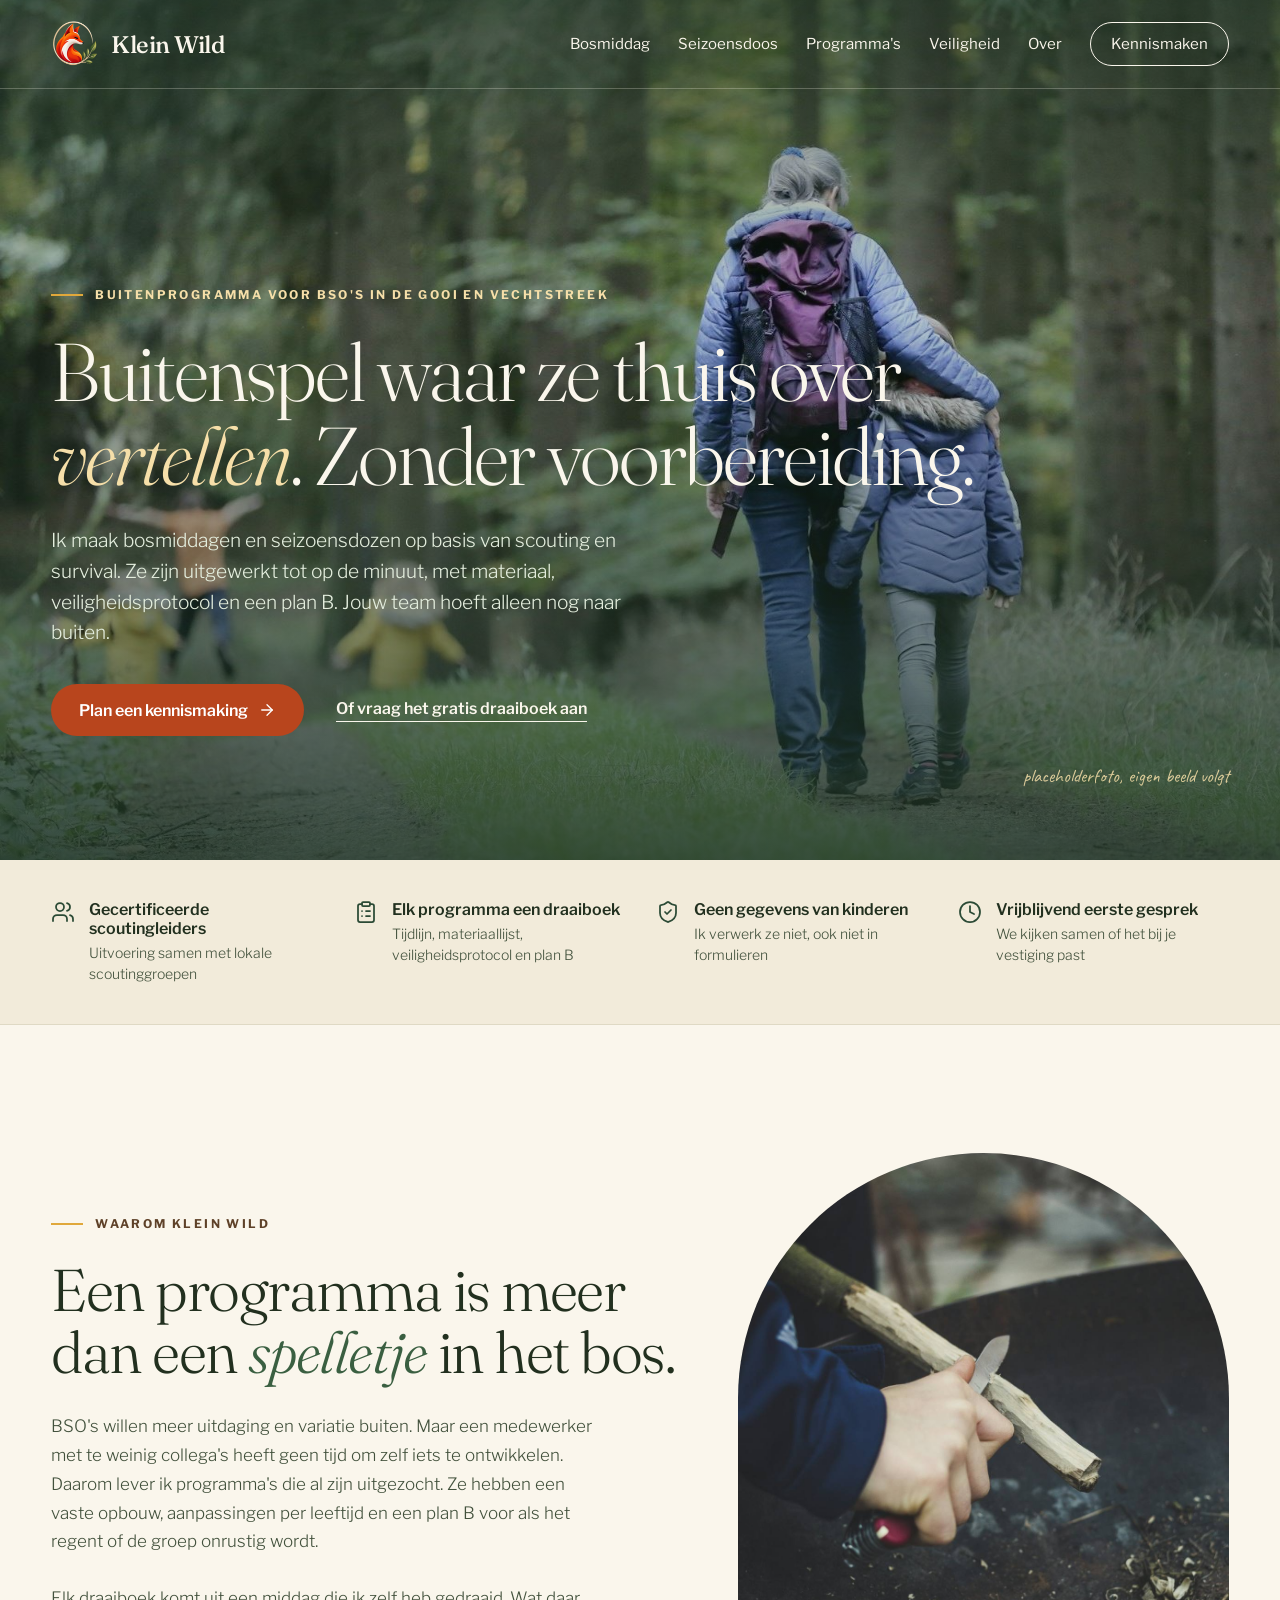
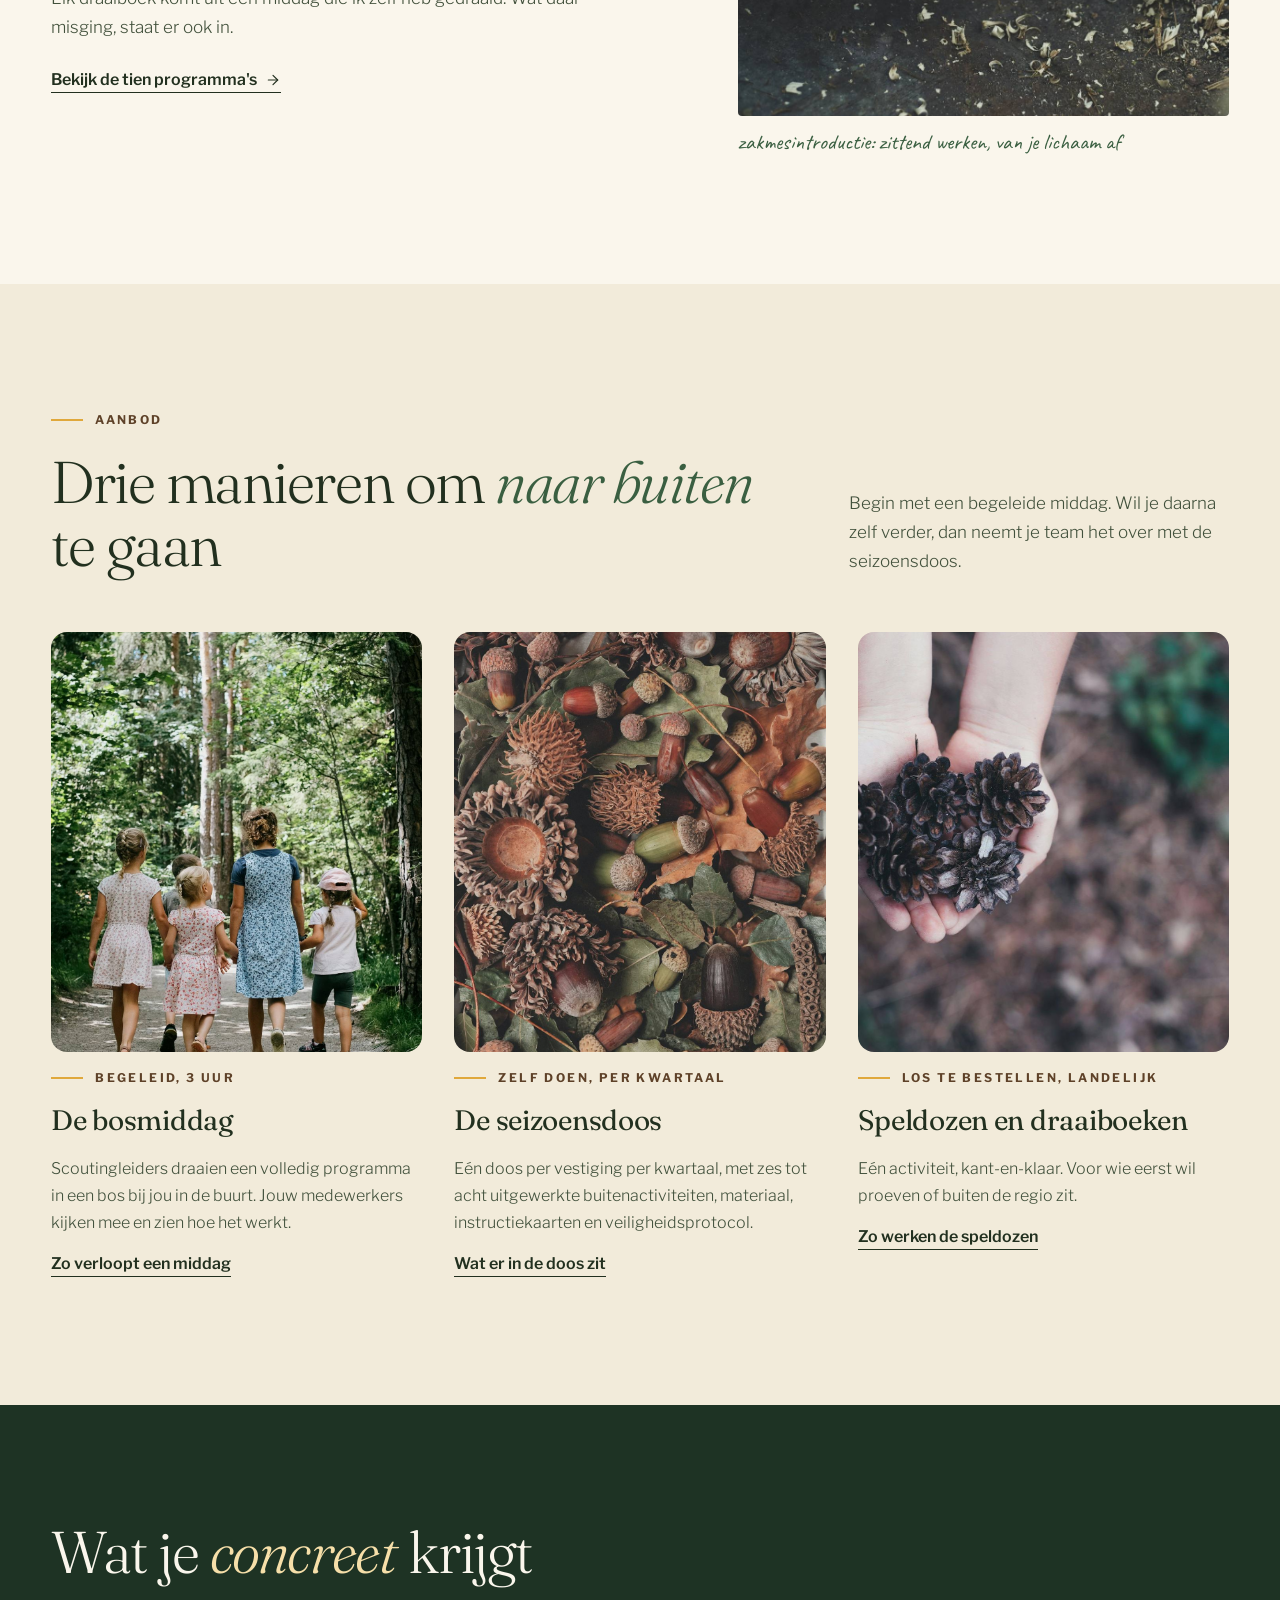
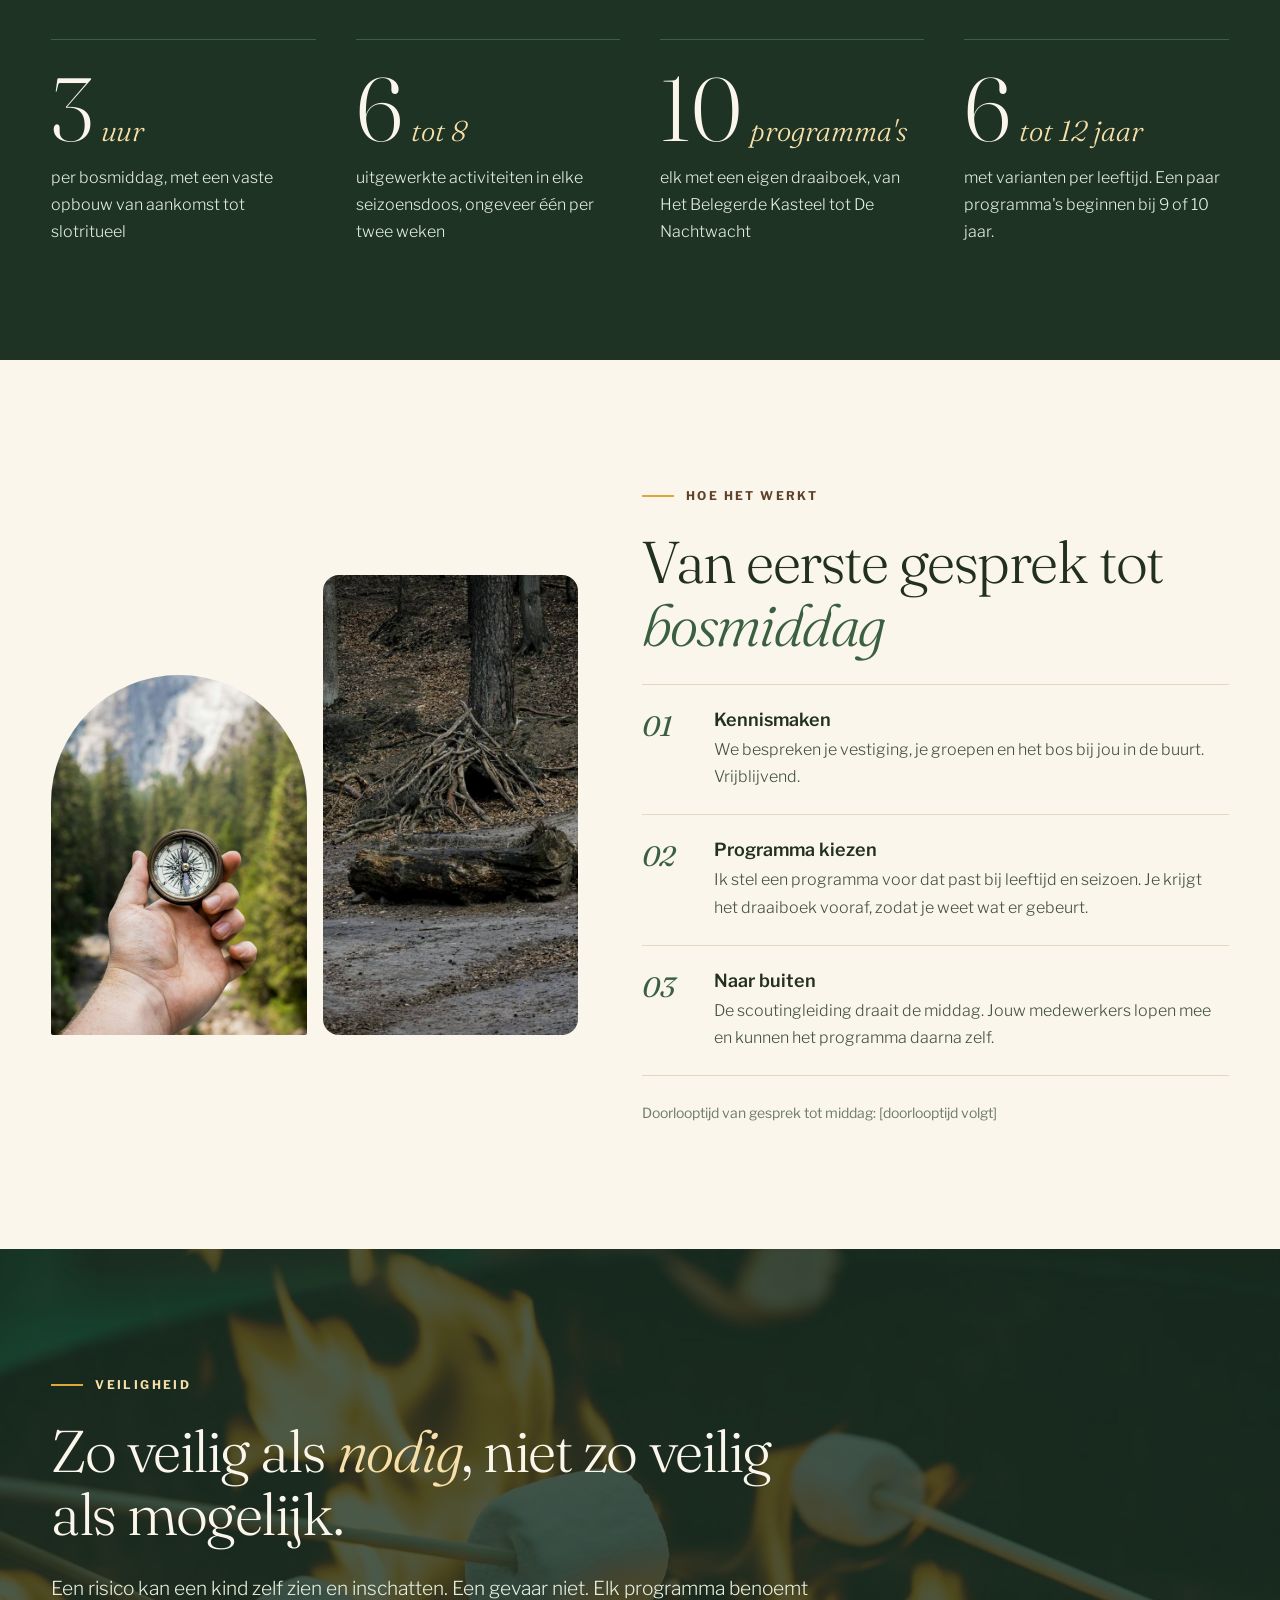
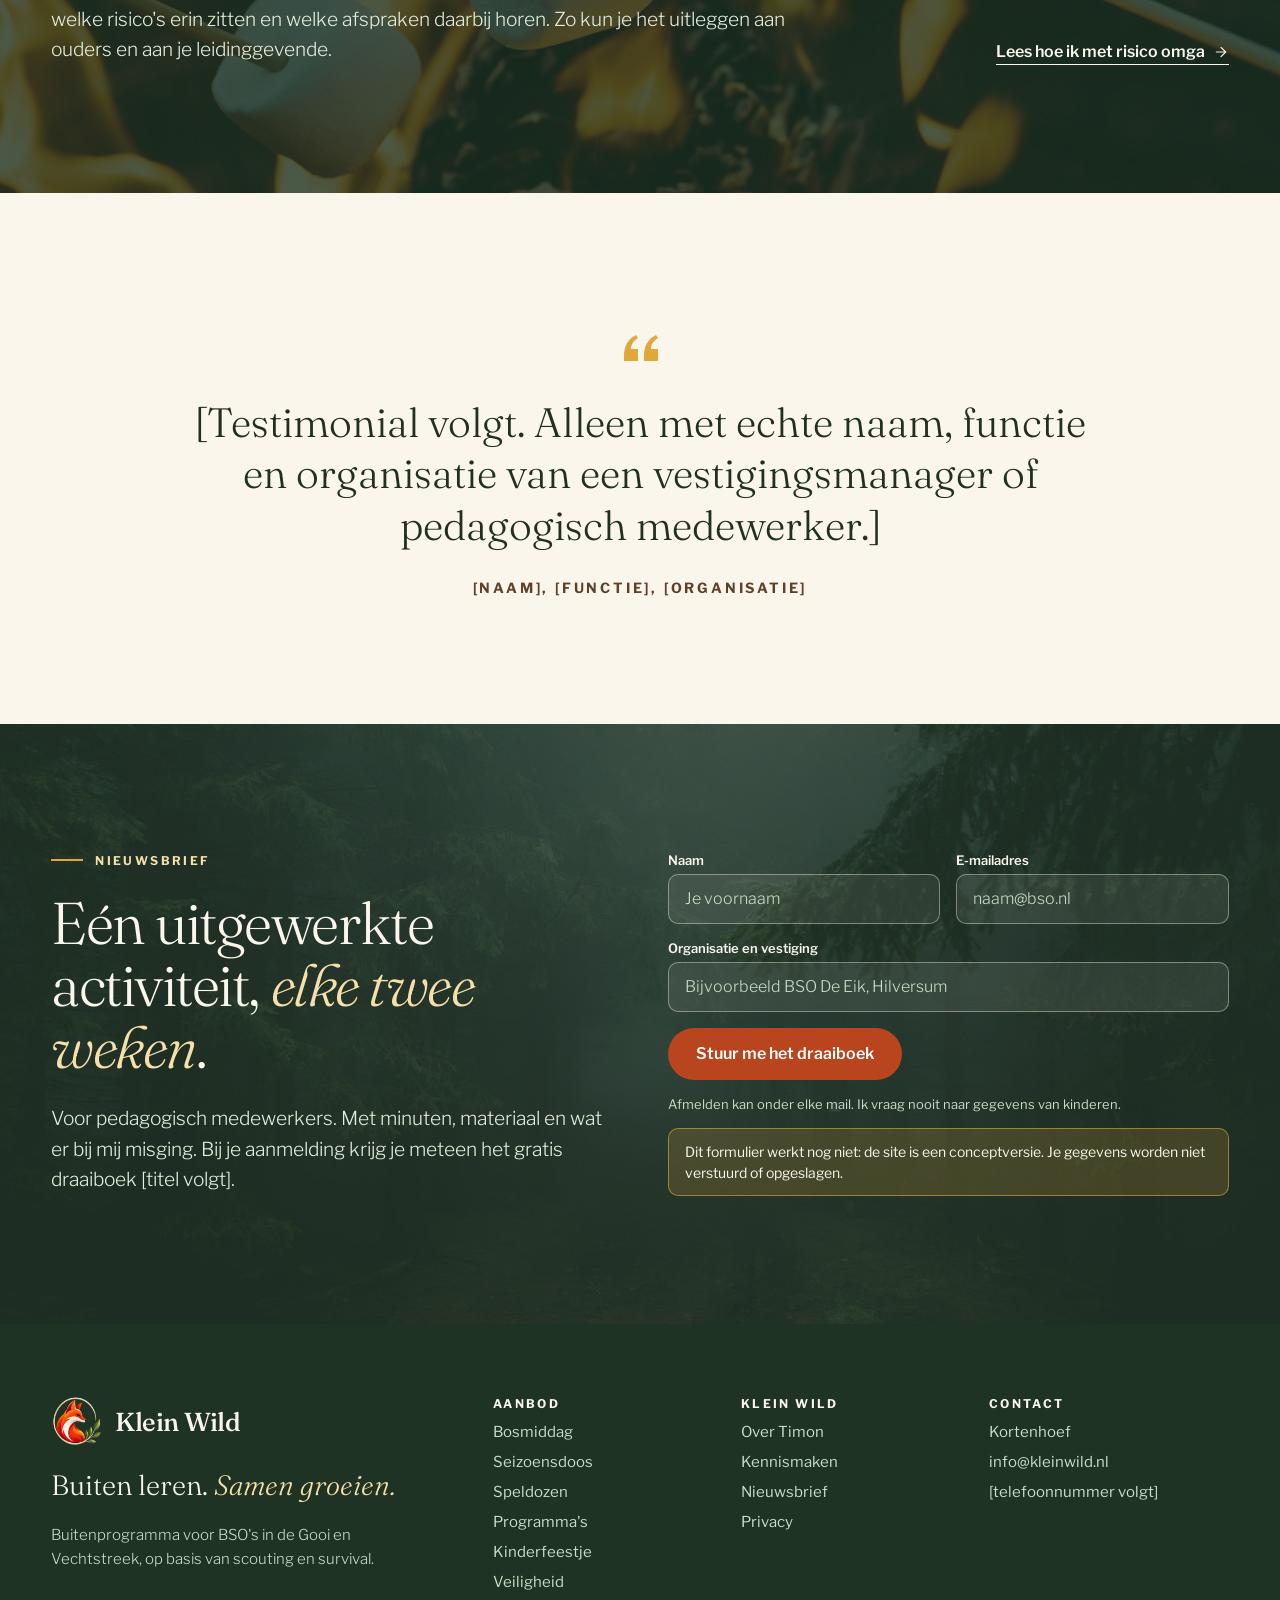
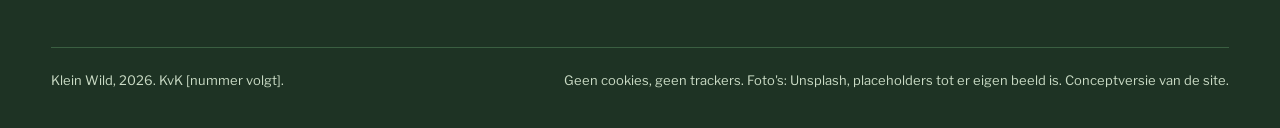
==== commit 9e0b34fb: "Kinderfeestje- en speldozenpagina, leeftijd 6 tot 12, domein kleinwild.nl - Nieuwe pagina's kinderfe" ====
--- a/index.html
+++ b/index.html
@@ -39,7 +39,8 @@
    "url": "https://kleinwild.nl/",
    "logo": "https://kleinwild.nl/img/logo-fox.png",
    "slogan": "Buiten leren. Samen groeien.",
-   "description": "Buitenprogramma voor BSO's in de Gooi en Vechtstreek, op basis van scouting en survival: begeleide bosmiddagen en seizoensdozen.",
+   "description": "Buitenprogramma voor BSO's in de Gooi en Vechtstreek, op basis van scouting en survival: begeleide bosmiddagen en seizoensdozen. Landelijk losse speldozen en draaiboeken, en boskinderfeestjes met feestboxen.",
+   "email": "info@kleinwild.nl",
    "founder": {
     "@id": "https://kleinwild.nl/over.html#timon"
    },
@@ -210,12 +211,12 @@
           <p class="tx" style="font-size: 16px">Eén doos per vestiging per kwartaal, met zes tot acht uitgewerkte buitenactiviteiten, materiaal, instructiekaarten en veiligheidsprotocol.</p>
           <span class="lnk" style="align-self: flex-start">Wat er in de doos zit</span>
         </a>
-        <a href="programmas.html" style="text-decoration: none; color: inherit; display: flex; flex-direction: column; gap: 18px">
+        <a href="speldozen.html" style="text-decoration: none; color: inherit; display: flex; flex-direction: column; gap: 18px">
           <img loading="lazy" decoding="async" src="img/handen-dennenappels.jpg" alt="Twee kinderhanden houden vijf dennenappels vast" style="width: 100%; height: 420px; object-fit: cover; border-radius: 16px">
           <p class="eb">Los te bestellen, landelijk</p>
           <h3 class="d3">Speldozen en draaiboeken</h3>
           <p class="tx" style="font-size: 16px">Eén activiteit, kant-en-klaar. Voor wie eerst wil proeven of buiten de regio zit.</p>
-          <span class="lnk" style="align-self: flex-start">Bekijk de programma's</span>
+          <span class="lnk" style="align-self: flex-start">Zo werken de speldozen</span>
         </a>
       </div>
     </div>
@@ -238,8 +239,8 @@
           <p class="tx" style="font-size: 16px">elk met een eigen draaiboek, van Het Belegerde Kasteel tot De Nachtwacht</p>
         </div>
         <div style="border-top: 1px solid #3A5F41; padding-top: 24px; display: flex; flex-direction: column; gap: 10px">
-          <p style="margin: 0; font-family: 'Fraunces', serif; font-weight: 300; font-size: clamp(64px, 7vw, 104px); line-height: 1; color: #FAF6EC">4<span style="font-size: .32em; font-style: italic; color: #F6DFA9; margin-left: 8px">tot 12 jaar</span></p>
-          <p class="tx" style="font-size: 16px">de meeste programma's zijn gemaakt voor kinderen van 8 tot 12</p>
+          <p style="margin: 0; font-family: 'Fraunces', serif; font-weight: 300; font-size: clamp(64px, 7vw, 104px); line-height: 1; color: #FAF6EC">6<span style="font-size: .32em; font-style: italic; color: #F6DFA9; margin-left: 8px">tot 12 jaar</span></p>
+          <p class="tx" style="font-size: 16px">met varianten per leeftijd. Een paar programma's beginnen bij 9 of 10 jaar.</p>
         </div>
       </div>
     </div>
@@ -323,7 +324,9 @@
       <span style="font-size: 12px; letter-spacing: 0.2em; text-transform: uppercase; font-weight: 700; color: #FAF6EC">Aanbod</span>
       <a href="bosmiddag.html">Bosmiddag</a>
       <a href="seizoensdoos.html">Seizoensdoos</a>
+      <a href="speldozen.html">Speldozen</a>
       <a href="programmas.html">Programma's</a>
+      <a href="kinderfeestje.html">Kinderfeestje</a>
       <a href="veiligheid.html">Veiligheid</a>
     </nav>
     <nav aria-label="Over Klein Wild" style="flex: 0 1 200px; display: flex; flex-direction: column; gap: 12px; font-size: 15px">
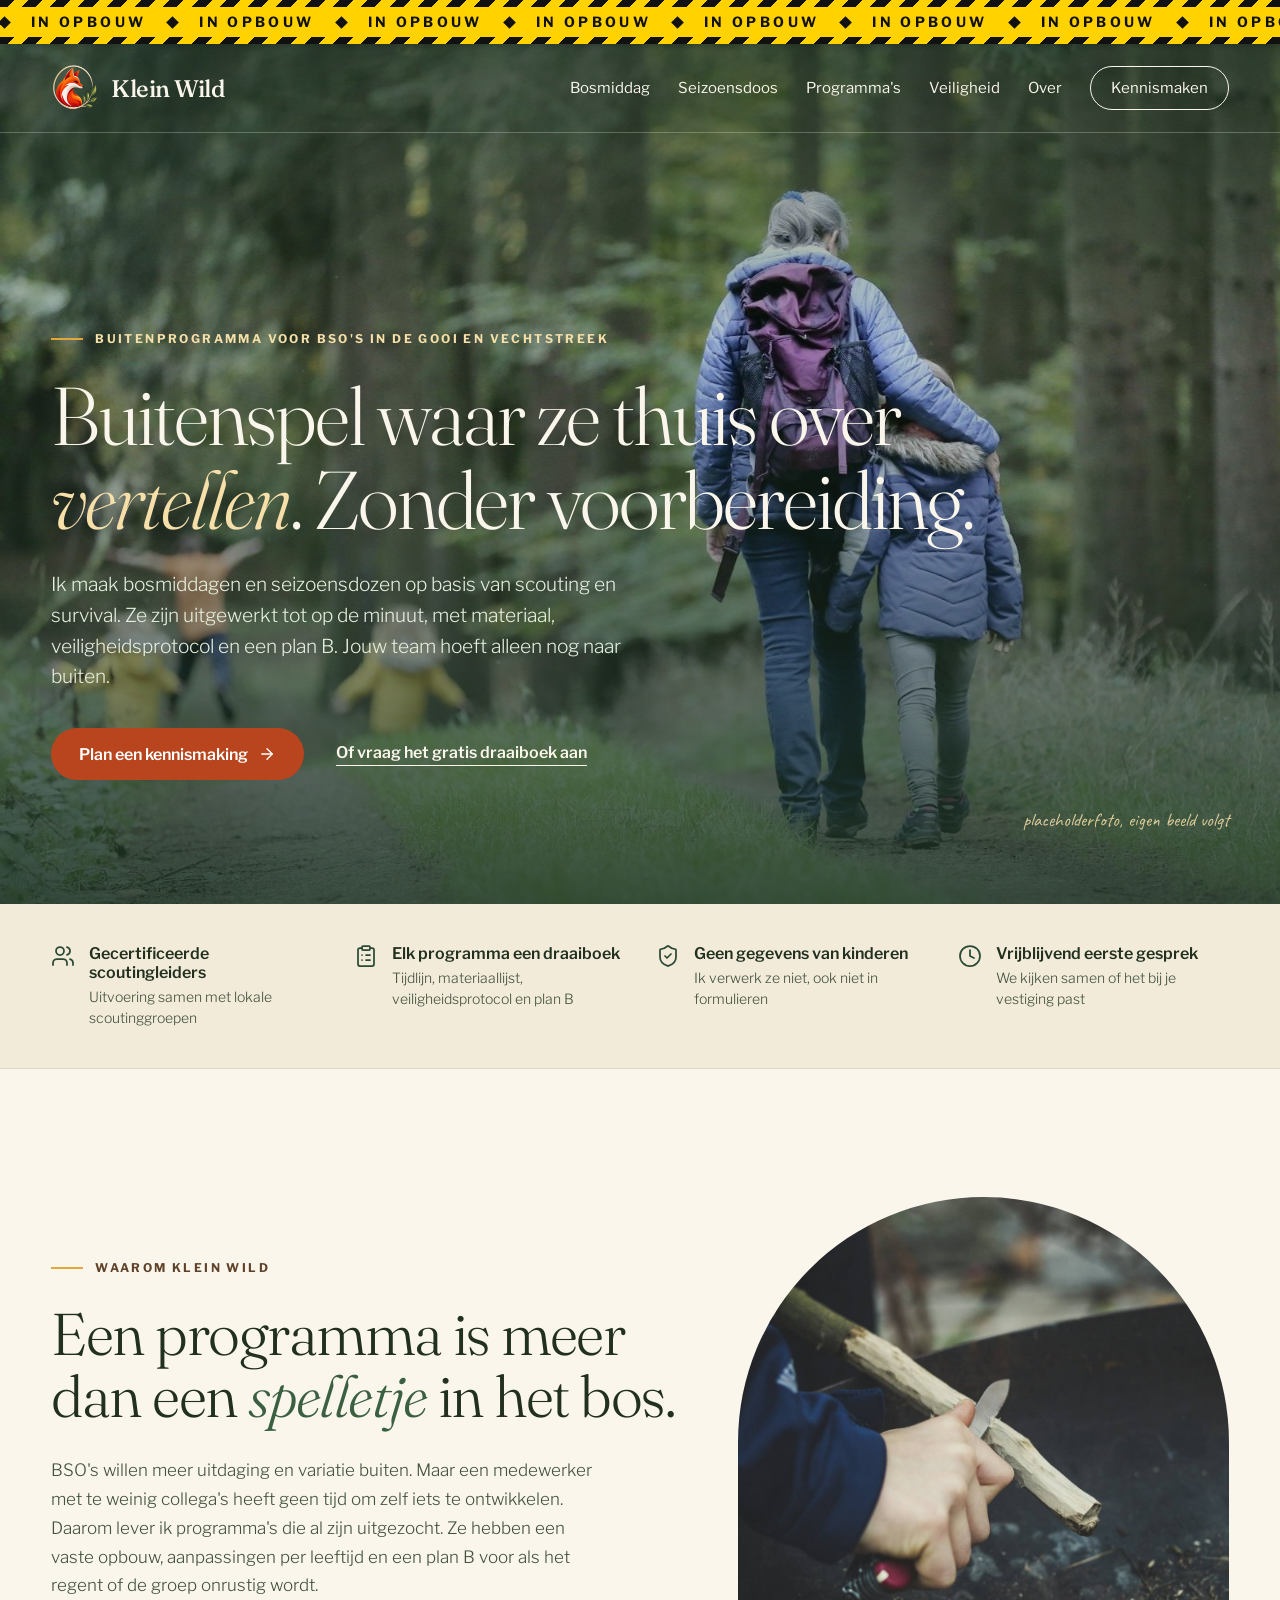
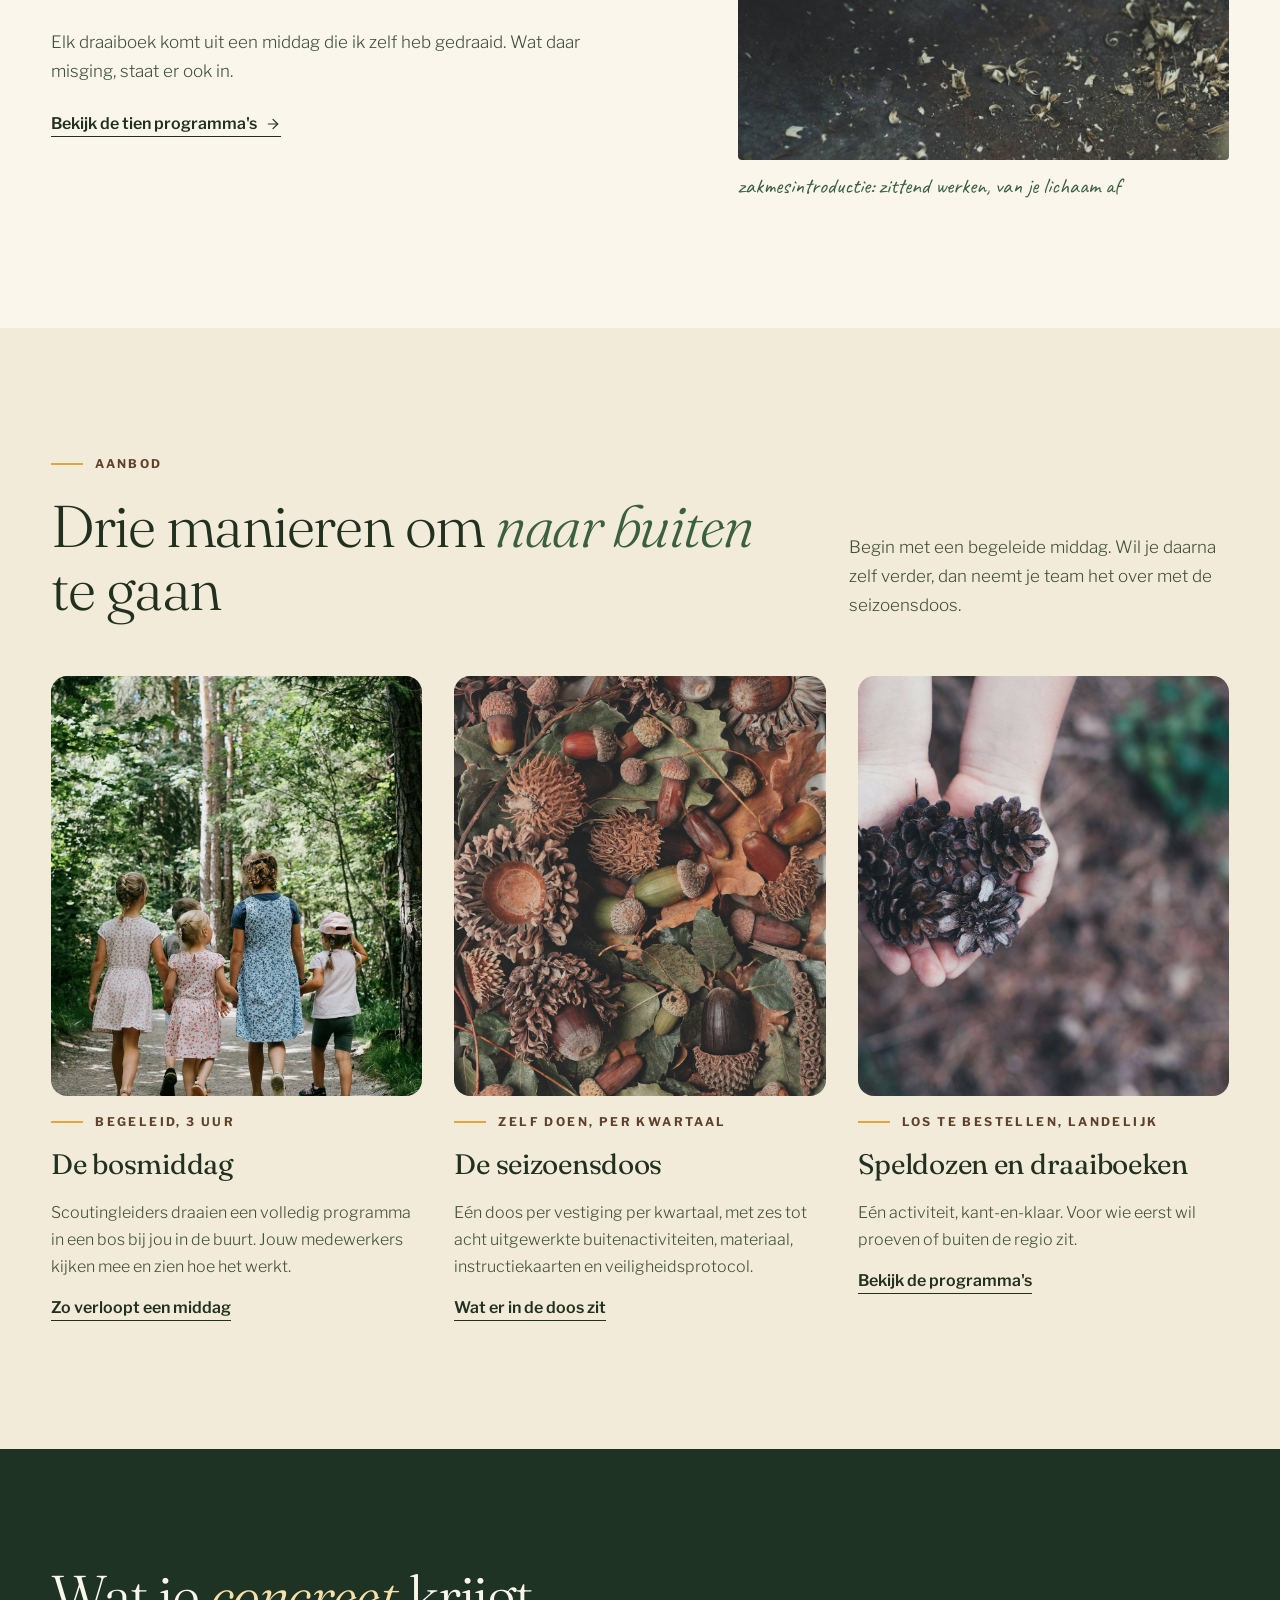
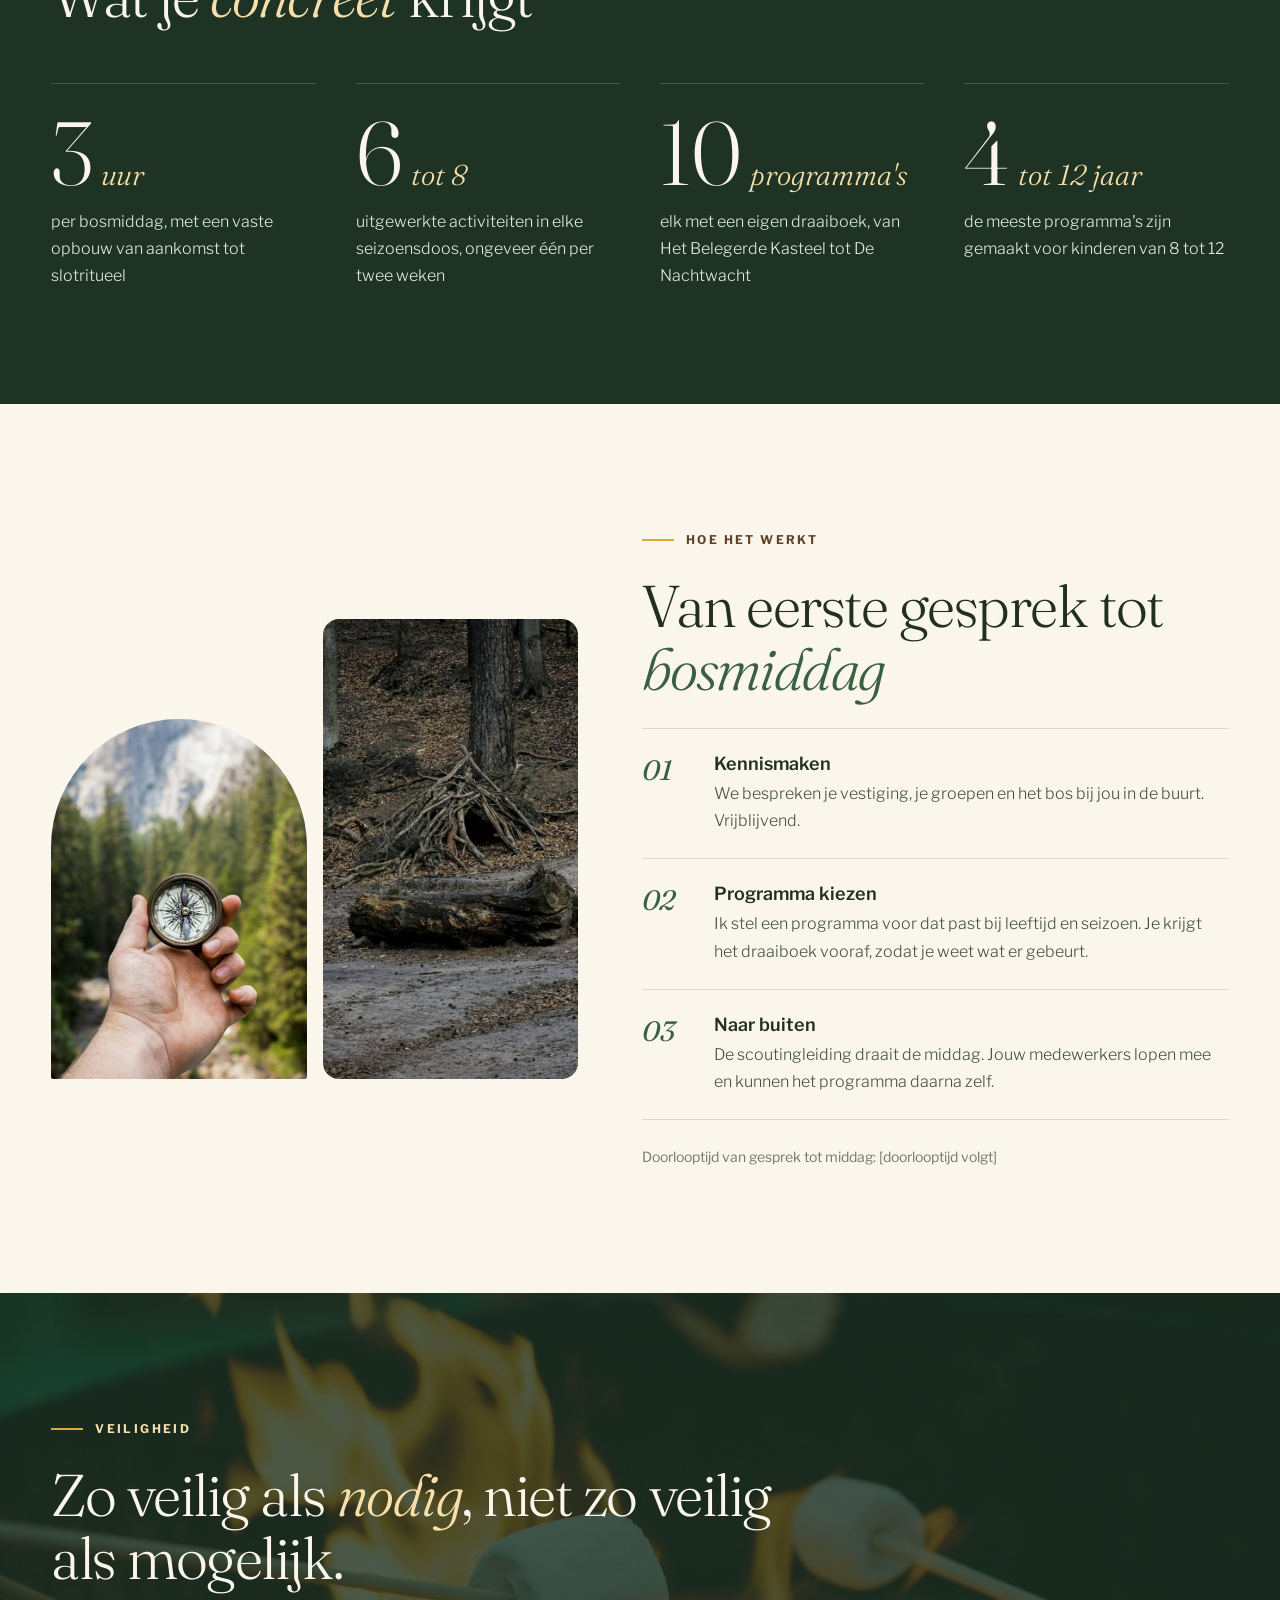
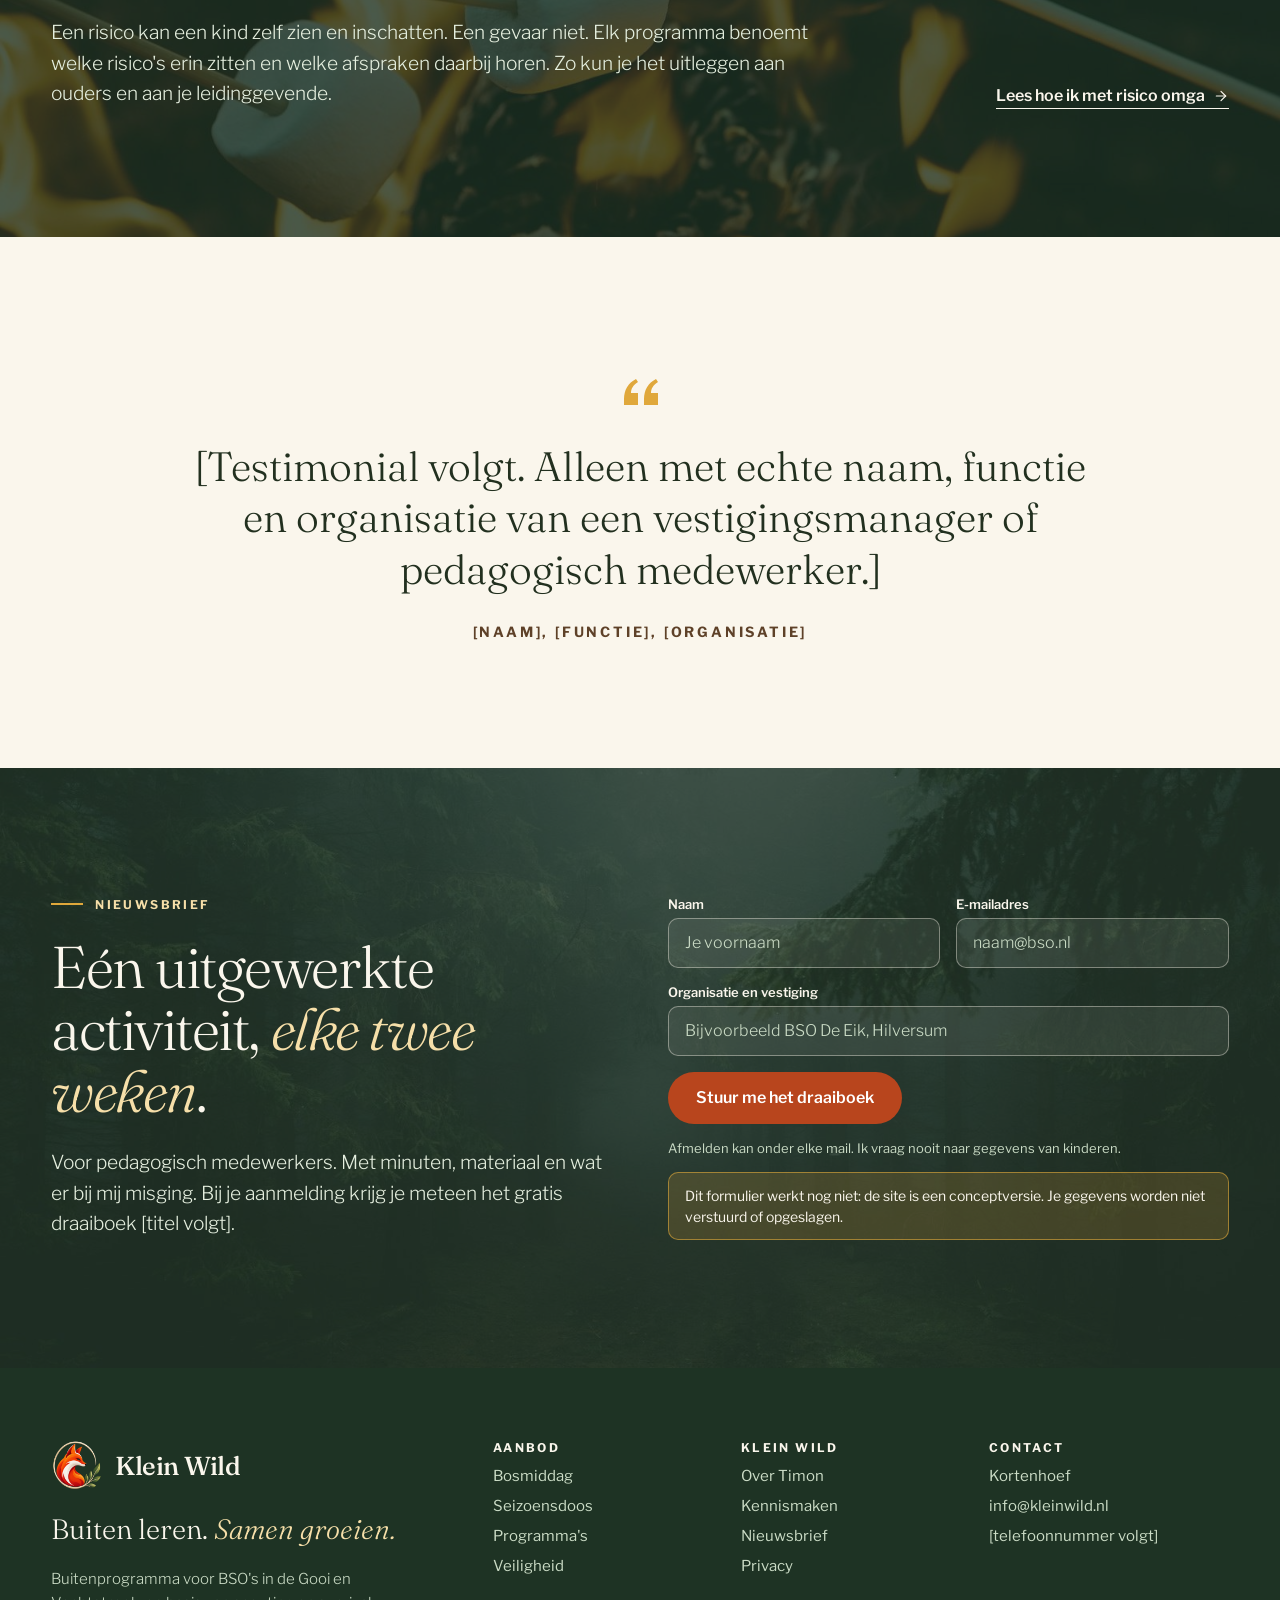
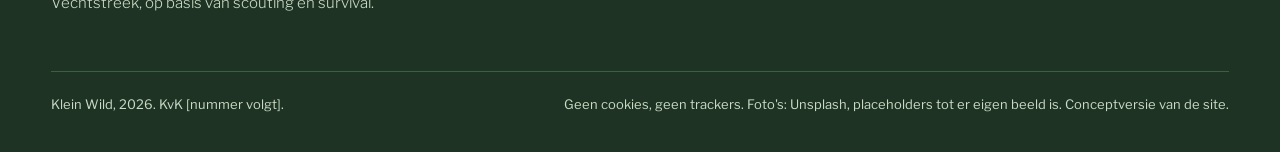
==== commit 51690d59: "Afzetlint 'In opbouw' bovenaan elke pagina Co-Authored-By: Claude Opus 5.5 <noreply@anthropic.com> C" ====
--- a/index.html
+++ b/index.html
@@ -3,83 +3,10 @@
 <head>
 <meta charset="utf-8">
 <meta name="viewport" content="width=device-width, initial-scale=1">
-<title>Klein Wild, buitenprogramma voor BSO's in de Gooi en Vechtstreek</title>
-<meta name="description" content="Bosmiddagen en seizoensdozen voor BSO's in de Gooi en Vechtstreek, op basis van scouting en survival. Met draaiboek, materiaal en een plan B.">
+<title>Klein Wild, buitenprogramma voor BSO&#x27;s in de Gooi en Vechtstreek</title>
+<meta name="description" content="Bosmiddagen en seizoensdozen op basis van scouting en survival. Uitgewerkt tot op de minuut, met materiaal, veiligheidsprotocol en een plan B.">
 <!-- Conceptversie: niet indexeren. Haal deze regel weg zodra de site af is. -->
 <meta name="robots" content="noindex">
-<link rel="canonical" href="https://kleinwild.nl/">
-<meta property="og:type" content="website">
-<meta property="og:locale" content="nl_NL">
-<meta property="og:site_name" content="Klein Wild">
-<meta property="og:title" content="Klein Wild, buitenprogramma voor BSO's in de Gooi en Vechtstreek">
-<meta property="og:description" content="Bosmiddagen en seizoensdozen voor BSO's in de Gooi en Vechtstreek, op basis van scouting en survival. Met draaiboek, materiaal en een plan B.">
-<meta property="og:url" content="https://kleinwild.nl/">
-<meta property="og:image" content="https://kleinwild.nl/img/og-image.jpg">
-<meta property="og:image:width" content="1200">
-<meta property="og:image:height" content="630">
-<meta name="twitter:card" content="summary_large_image">
-<script type="application/ld+json">
-{
- "@context": "https://schema.org",
- "@graph": [
-  {
-   "@type": "WebSite",
-   "@id": "https://kleinwild.nl/#website",
-   "url": "https://kleinwild.nl/",
-   "name": "Klein Wild",
-   "inLanguage": "nl-NL",
-   "publisher": {
-    "@id": "https://kleinwild.nl/#organisatie"
-   }
-  },
-  {
-   "@type": "Organization",
-   "@id": "https://kleinwild.nl/#organisatie",
-   "name": "Klein Wild",
-   "url": "https://kleinwild.nl/",
-   "logo": "https://kleinwild.nl/img/logo-fox.png",
-   "slogan": "Buiten leren. Samen groeien.",
-   "description": "Buitenprogramma voor BSO's in de Gooi en Vechtstreek, op basis van scouting en survival: begeleide bosmiddagen en seizoensdozen. Landelijk losse speldozen en draaiboeken, en boskinderfeestjes met feestboxen.",
-   "email": "info@kleinwild.nl",
-   "founder": {
-    "@id": "https://kleinwild.nl/over.html#timon"
-   },
-   "address": {
-    "@type": "PostalAddress",
-    "addressLocality": "Kortenhoef",
-    "addressCountry": "NL"
-   },
-   "areaServed": {
-    "@type": "Place",
-    "name": "Gooi en Vechtstreek"
-   },
-   "knowsAbout": [
-    "buitenspelen",
-    "scouting",
-    "survival",
-    "risicovol spelen",
-    "buitenschoolse opvang"
-   ]
-  },
-  {
-   "@type": "WebPage",
-   "@id": "https://kleinwild.nl/#pagina",
-   "url": "https://kleinwild.nl/",
-   "name": "Klein Wild, buitenprogramma voor BSO's",
-   "inLanguage": "nl-NL",
-   "isPartOf": {
-    "@id": "https://kleinwild.nl/#website"
-   },
-   "publisher": {
-    "@id": "https://kleinwild.nl/#organisatie"
-   },
-   "about": {
-    "@id": "https://kleinwild.nl/#organisatie"
-   }
-  }
- ]
-}
-</script>
 <meta name="theme-color" content="#1E3324">
 <link rel="icon" type="image/png" href="img/favicon.png">
 <link rel="apple-touch-icon" href="img/apple-touch-icon.png">
@@ -119,6 +46,7 @@
 </head>
 <body>
 <a class="skip" href="#inhoud">Naar de inhoud</a>
+<div class="tape" role="note" aria-label="Deze website is in opbouw"><div class="tape__text" aria-hidden="true"><i></i><span>In opbouw</span><i></i><span>In opbouw</span><i></i><span>In opbouw</span><i></i><span>In opbouw</span><i></i><span>In opbouw</span><i></i><span>In opbouw</span><i></i><span>In opbouw</span><i></i><span>In opbouw</span><i></i><span>In opbouw</span><i></i><span>In opbouw</span><i></i><span>In opbouw</span><i></i><span>In opbouw</span><i></i><span>In opbouw</span><i></i><span>In opbouw</span><i></i><span>In opbouw</span><i></i><span>In opbouw</span><i></i></div></div>
 <div class="kw" style="width: 100%; overflow: hidden">
 
   <section id="inhoud" class="dark" style="position: relative; min-height: 860px; display: flex; flex-direction: column; justify-content: flex-end">
@@ -211,12 +139,12 @@
           <p class="tx" style="font-size: 16px">Eén doos per vestiging per kwartaal, met zes tot acht uitgewerkte buitenactiviteiten, materiaal, instructiekaarten en veiligheidsprotocol.</p>
           <span class="lnk" style="align-self: flex-start">Wat er in de doos zit</span>
         </a>
-        <a href="speldozen.html" style="text-decoration: none; color: inherit; display: flex; flex-direction: column; gap: 18px">
+        <a href="programmas.html" style="text-decoration: none; color: inherit; display: flex; flex-direction: column; gap: 18px">
           <img loading="lazy" decoding="async" src="img/handen-dennenappels.jpg" alt="Twee kinderhanden houden vijf dennenappels vast" style="width: 100%; height: 420px; object-fit: cover; border-radius: 16px">
           <p class="eb">Los te bestellen, landelijk</p>
           <h3 class="d3">Speldozen en draaiboeken</h3>
           <p class="tx" style="font-size: 16px">Eén activiteit, kant-en-klaar. Voor wie eerst wil proeven of buiten de regio zit.</p>
-          <span class="lnk" style="align-self: flex-start">Zo werken de speldozen</span>
+          <span class="lnk" style="align-self: flex-start">Bekijk de programma's</span>
         </a>
       </div>
     </div>
@@ -239,8 +167,8 @@
           <p class="tx" style="font-size: 16px">elk met een eigen draaiboek, van Het Belegerde Kasteel tot De Nachtwacht</p>
         </div>
         <div style="border-top: 1px solid #3A5F41; padding-top: 24px; display: flex; flex-direction: column; gap: 10px">
-          <p style="margin: 0; font-family: 'Fraunces', serif; font-weight: 300; font-size: clamp(64px, 7vw, 104px); line-height: 1; color: #FAF6EC">6<span style="font-size: .32em; font-style: italic; color: #F6DFA9; margin-left: 8px">tot 12 jaar</span></p>
-          <p class="tx" style="font-size: 16px">met varianten per leeftijd. Een paar programma's beginnen bij 9 of 10 jaar.</p>
+          <p style="margin: 0; font-family: 'Fraunces', serif; font-weight: 300; font-size: clamp(64px, 7vw, 104px); line-height: 1; color: #FAF6EC">4<span style="font-size: .32em; font-style: italic; color: #F6DFA9; margin-left: 8px">tot 12 jaar</span></p>
+          <p class="tx" style="font-size: 16px">de meeste programma's zijn gemaakt voor kinderen van 8 tot 12</p>
         </div>
       </div>
     </div>
@@ -324,17 +252,15 @@
       <span style="font-size: 12px; letter-spacing: 0.2em; text-transform: uppercase; font-weight: 700; color: #FAF6EC">Aanbod</span>
       <a href="bosmiddag.html">Bosmiddag</a>
       <a href="seizoensdoos.html">Seizoensdoos</a>
-      <a href="speldozen.html">Speldozen</a>
       <a href="programmas.html">Programma's</a>
-      <a href="kinderfeestje.html">Kinderfeestje</a>
       <a href="veiligheid.html">Veiligheid</a>
     </nav>
     <nav aria-label="Over Klein Wild" style="flex: 0 1 200px; display: flex; flex-direction: column; gap: 12px; font-size: 15px">
       <span style="font-size: 12px; letter-spacing: 0.2em; text-transform: uppercase; font-weight: 700; color: #FAF6EC">Klein Wild</span>
       <a href="over.html">Over Timon</a>
       <a href="contact.html">Kennismaken</a>
-      <a href="nieuwsbrief.html">Nieuwsbrief</a>
-      <a href="privacy.html">Privacy</a>
+      <a href="contact.html">Nieuwsbrief</a>
+      <a href="contact.html">Privacy</a>
     </nav>
     <div style="flex: 0 1 240px; display: flex; flex-direction: column; gap: 12px; font-size: 15px">
       <span style="font-size: 12px; letter-spacing: 0.2em; text-transform: uppercase; font-weight: 700; color: #FAF6EC">Contact</span>
--- a/css/site.css
+++ b/css/site.css
@@ -17,3 +17,12 @@
   .kw-nav::-webkit-scrollbar{display:none}
   .kw-nav a{white-space:nowrap;flex:none}
 }
+
+/* Afzetlint "In opbouw" bovenaan elke pagina */
+.tape{position:relative;z-index:60;background:#FFD200;color:#111;overflow:hidden;white-space:nowrap;box-shadow:0 2px 6px rgba(0,0,0,.18)}
+.tape::before,.tape::after{content:"";position:absolute;left:0;right:0;height:7px;background:repeating-linear-gradient(-45deg,#111 0 10px,#FFD200 10px 20px)}
+.tape::before{top:0}
+.tape::after{bottom:0}
+.tape__text{display:flex;align-items:center;gap:22px;padding:15px 0;font:700 14px/1 'Libre Franklin',sans-serif;letter-spacing:.24em;text-transform:uppercase}
+.tape__text i{width:9px;height:9px;background:#111;transform:rotate(45deg);flex:none}
+@media (max-width:760px){.tape__text{font-size:12px;gap:16px;padding:13px 0}}
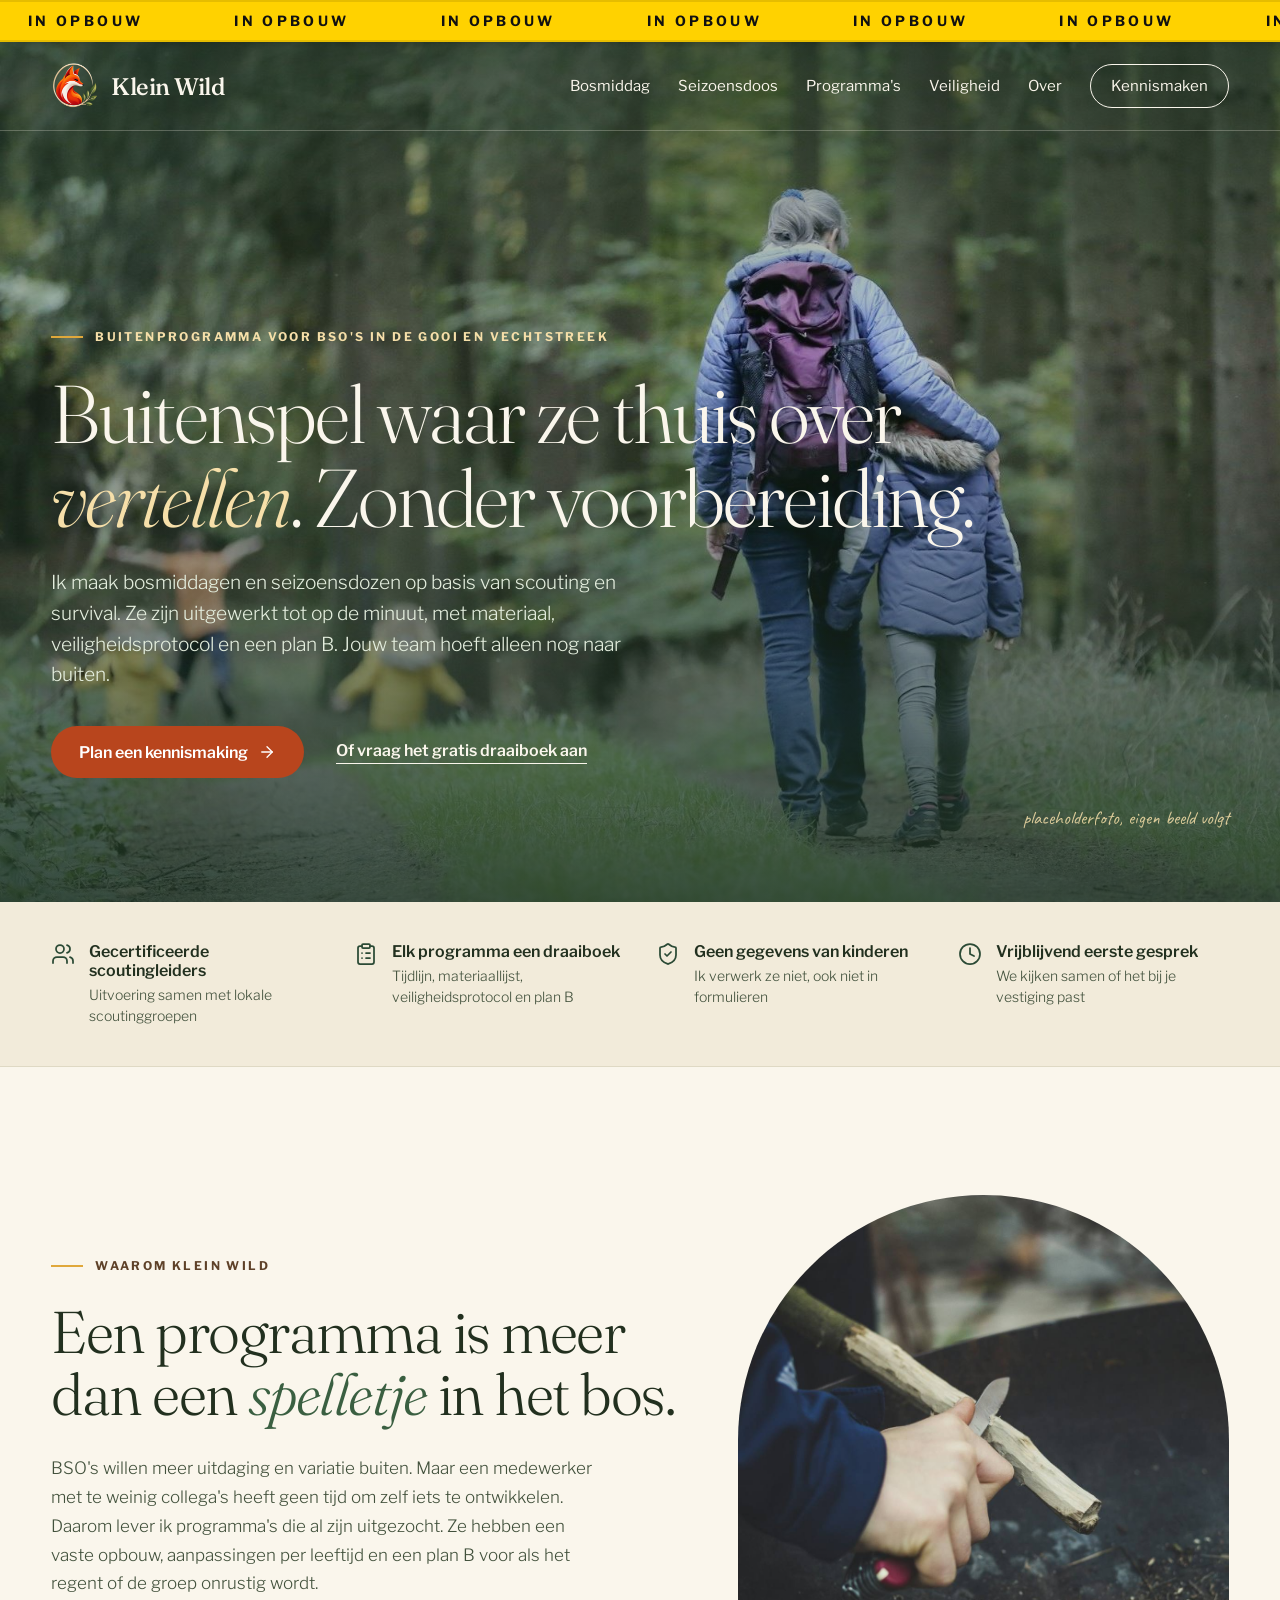
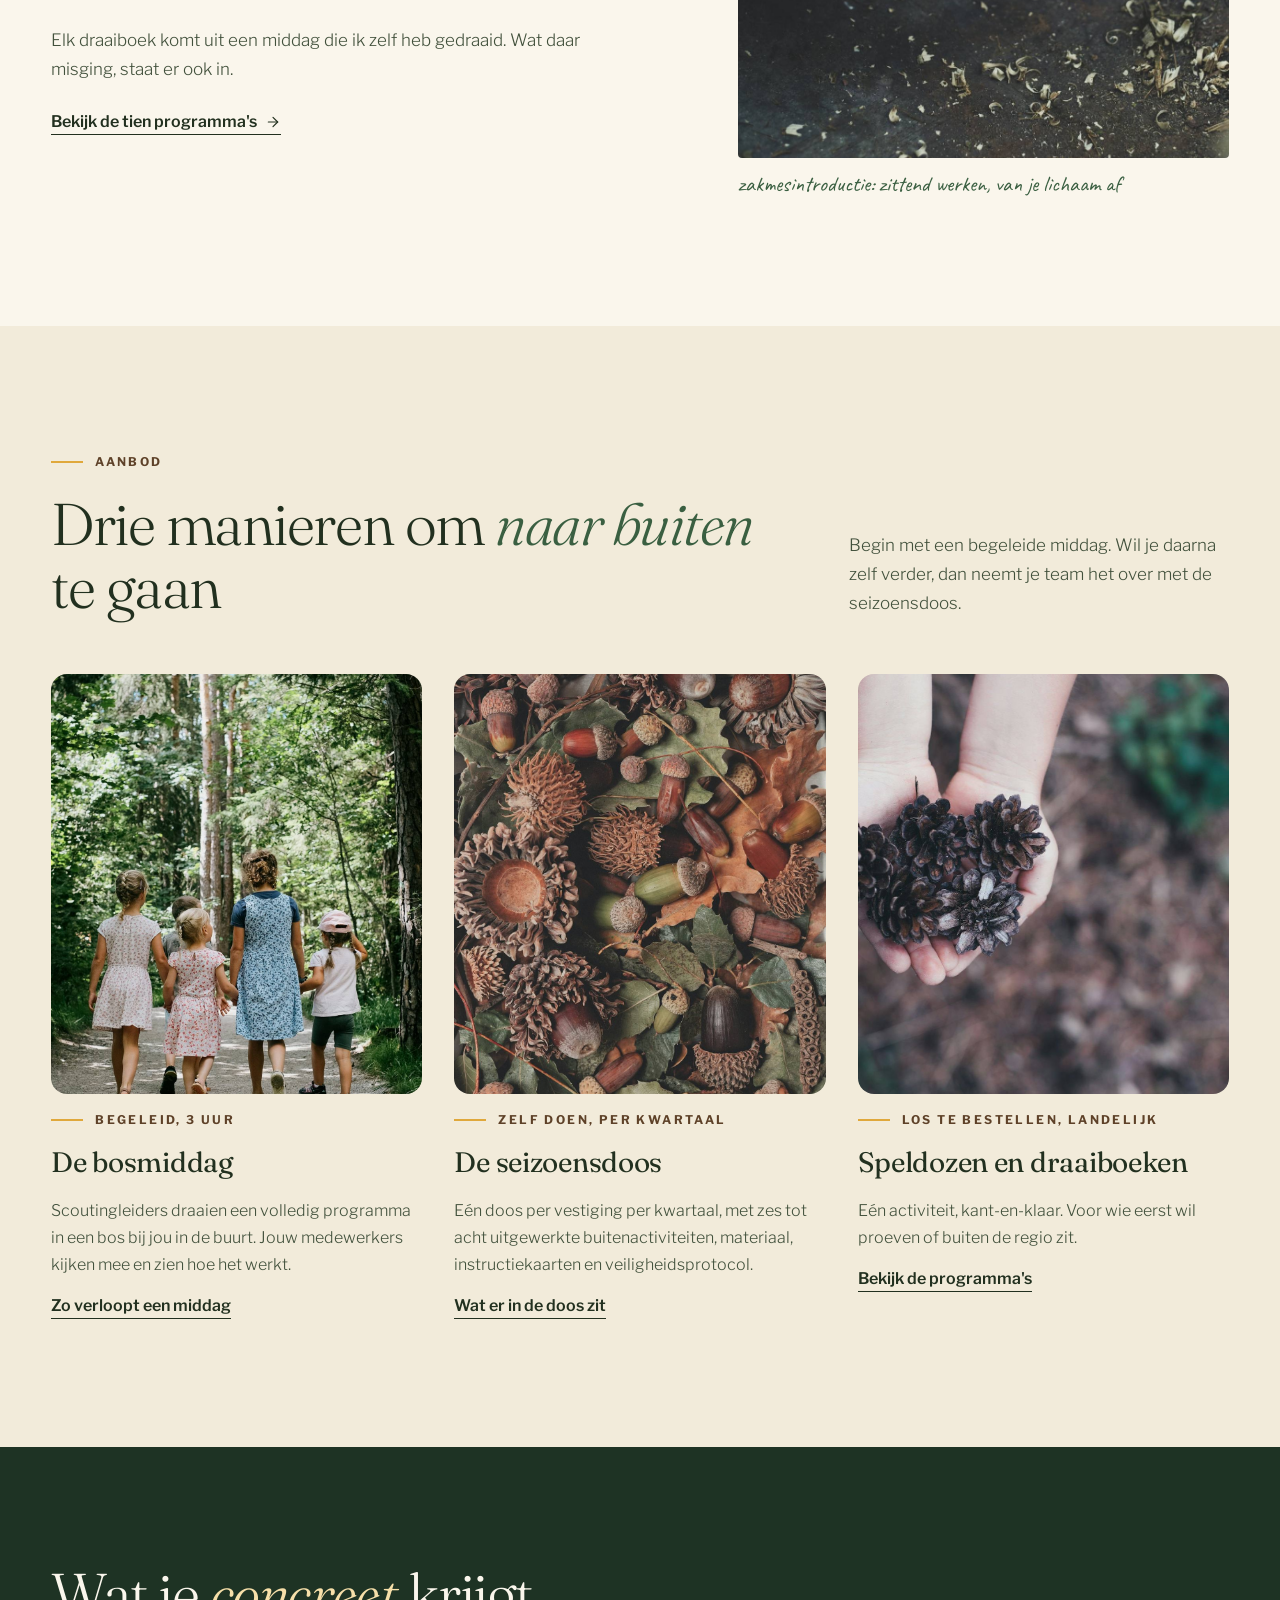
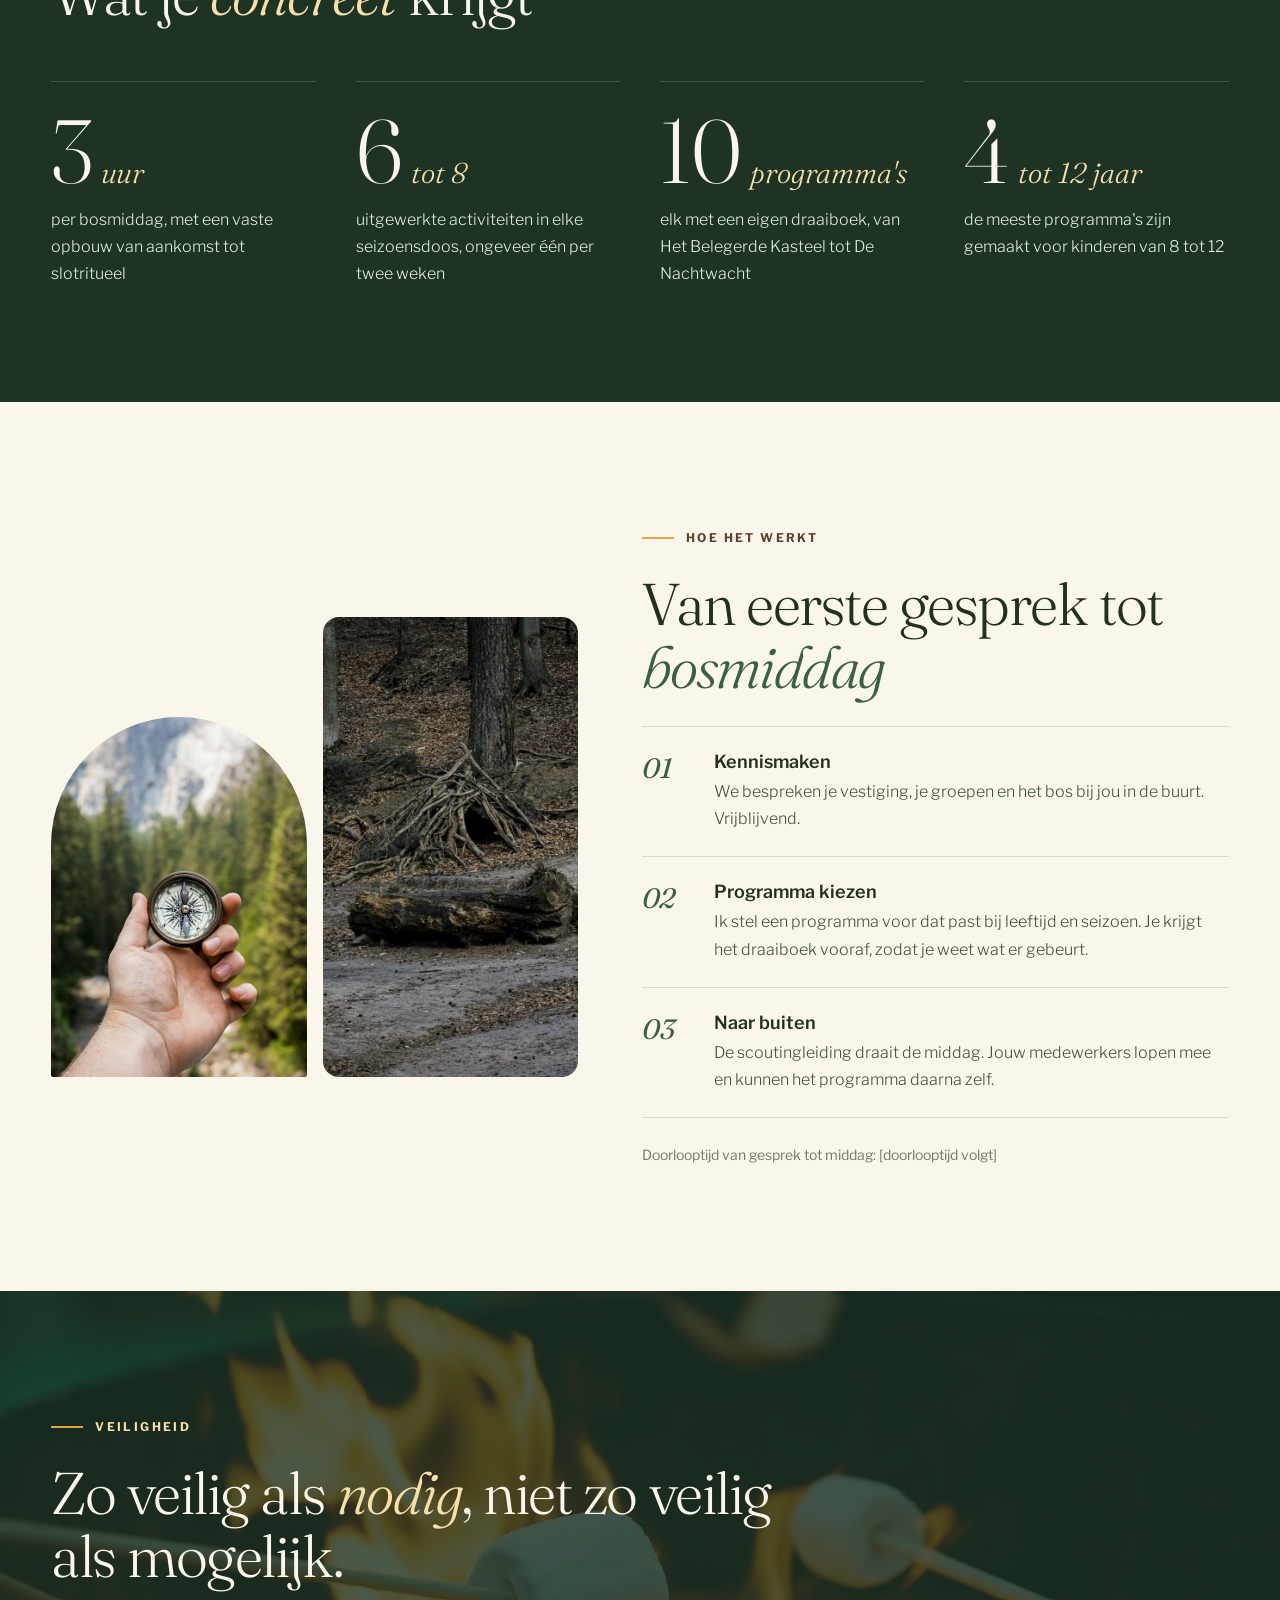
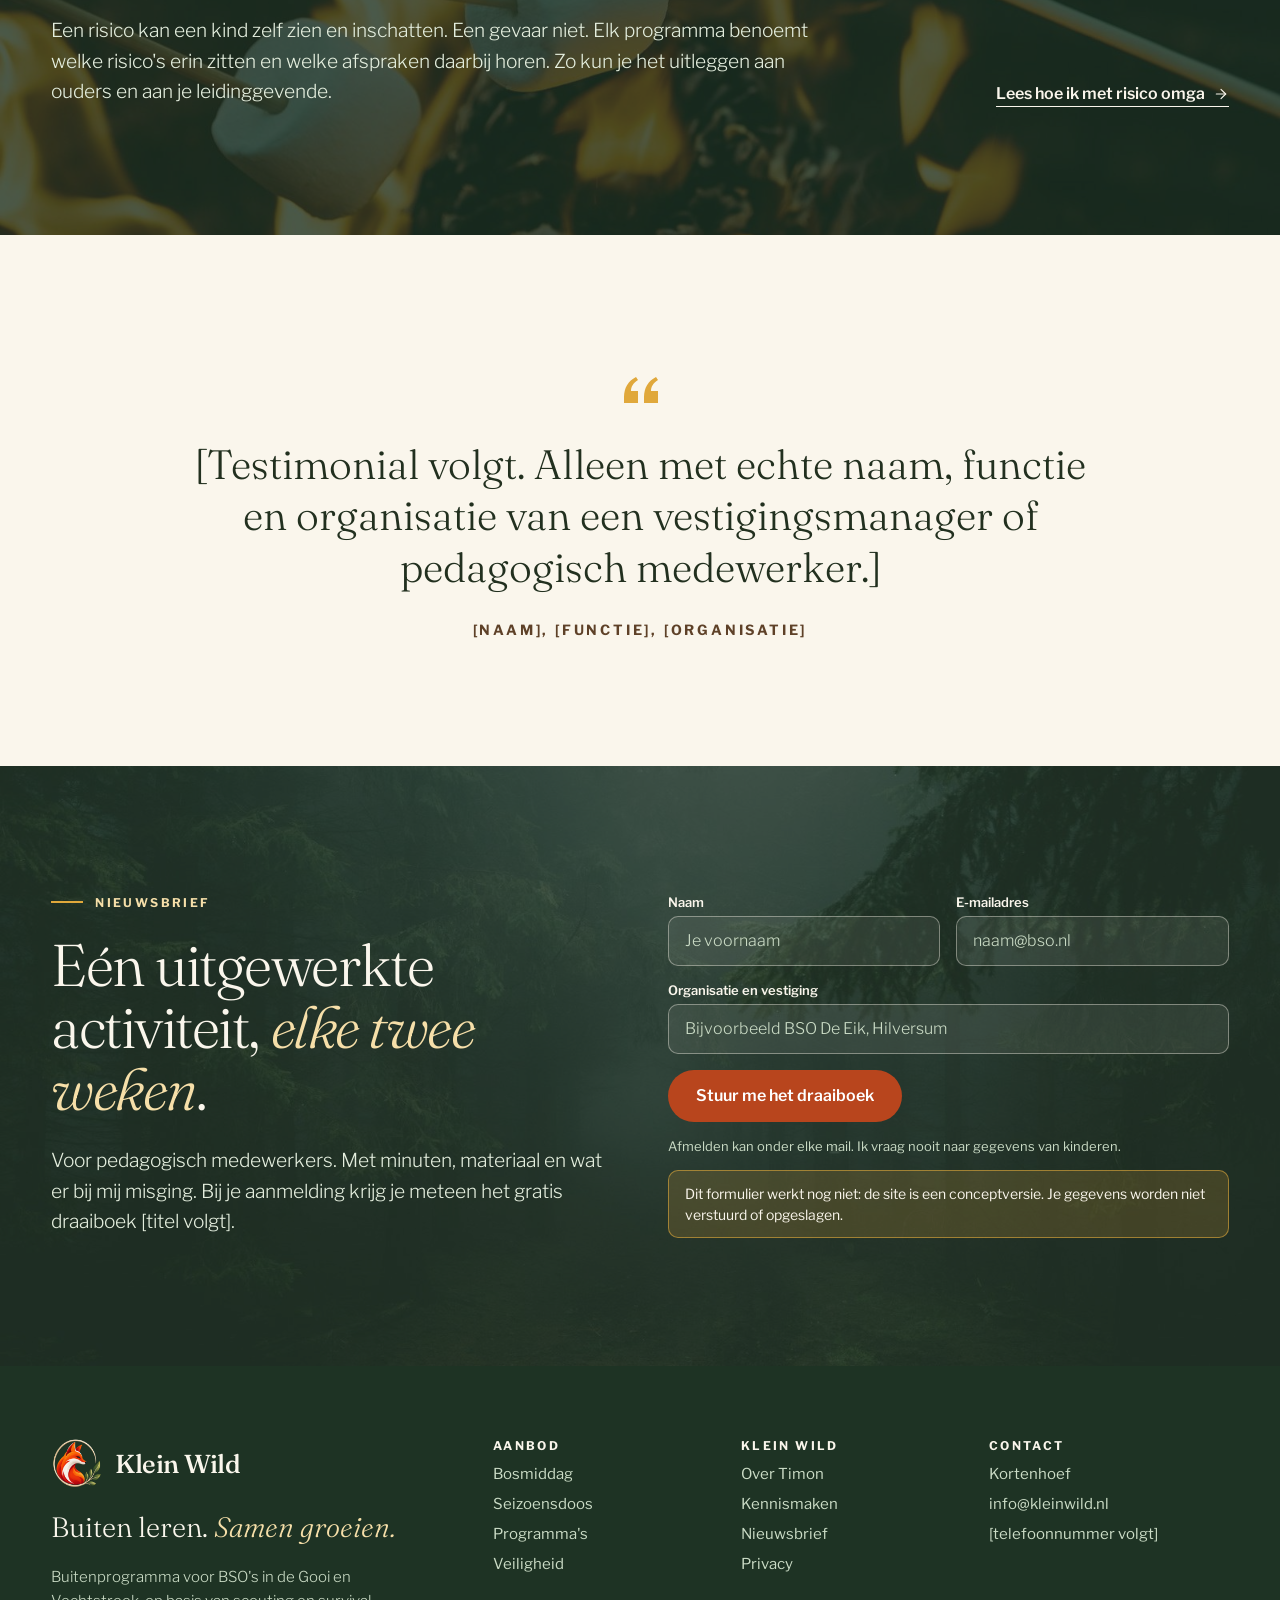
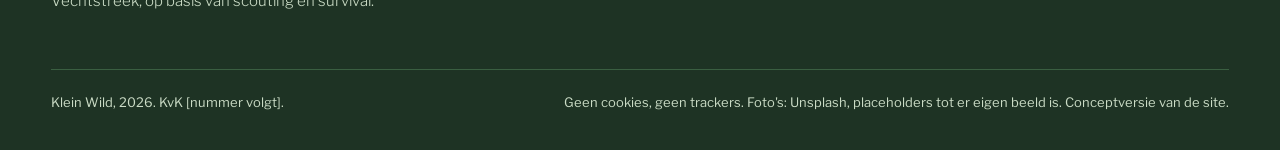
==== commit cf2fb58e: "Afzetlint geel, meer ruimte tussen de woorden en blijft bovenin staan bij scrollen Co-Authored-By: C" ====
--- a/index.html
+++ b/index.html
@@ -46,7 +46,7 @@
 </head>
 <body>
 <a class="skip" href="#inhoud">Naar de inhoud</a>
-<div class="tape" role="note" aria-label="Deze website is in opbouw"><div class="tape__text" aria-hidden="true"><i></i><span>In opbouw</span><i></i><span>In opbouw</span><i></i><span>In opbouw</span><i></i><span>In opbouw</span><i></i><span>In opbouw</span><i></i><span>In opbouw</span><i></i><span>In opbouw</span><i></i><span>In opbouw</span><i></i><span>In opbouw</span><i></i><span>In opbouw</span><i></i><span>In opbouw</span><i></i><span>In opbouw</span><i></i><span>In opbouw</span><i></i><span>In opbouw</span><i></i><span>In opbouw</span><i></i><span>In opbouw</span><i></i></div></div>
+<div class="tape" role="note" aria-label="Deze website is in opbouw"><div class="tape__text" aria-hidden="true"><span>In opbouw</span><span>In opbouw</span><span>In opbouw</span><span>In opbouw</span><span>In opbouw</span><span>In opbouw</span><span>In opbouw</span><span>In opbouw</span><span>In opbouw</span><span>In opbouw</span><span>In opbouw</span><span>In opbouw</span><span>In opbouw</span><span>In opbouw</span></div></div>
 <div class="kw" style="width: 100%; overflow: hidden">
 
   <section id="inhoud" class="dark" style="position: relative; min-height: 860px; display: flex; flex-direction: column; justify-content: flex-end">
--- a/css/site.css
+++ b/css/site.css
@@ -19,10 +19,6 @@
 }
 
 /* Afzetlint "In opbouw" bovenaan elke pagina */
-.tape{position:relative;z-index:60;background:#FFD200;color:#111;overflow:hidden;white-space:nowrap;box-shadow:0 2px 6px rgba(0,0,0,.18)}
-.tape::before,.tape::after{content:"";position:absolute;left:0;right:0;height:7px;background:repeating-linear-gradient(-45deg,#111 0 10px,#FFD200 10px 20px)}
-.tape::before{top:0}
-.tape::after{bottom:0}
-.tape__text{display:flex;align-items:center;gap:22px;padding:15px 0;font:700 14px/1 'Libre Franklin',sans-serif;letter-spacing:.24em;text-transform:uppercase}
-.tape__text i{width:9px;height:9px;background:#111;transform:rotate(45deg);flex:none}
-@media (max-width:760px){.tape__text{font-size:12px;gap:16px;padding:13px 0}}
+.tape{position:sticky;top:0;z-index:60;background:#FFD200;color:#111;overflow:hidden;white-space:nowrap;border-top:2px solid #E6BD00;border-bottom:2px solid #E6BD00;box-shadow:0 2px 6px rgba(0,0,0,.15)}
+.tape__text{display:flex;align-items:center;gap:6.5em;padding:12px 0 12px 2em;font:700 14px/1 'Libre Franklin',sans-serif;letter-spacing:.24em;text-transform:uppercase}
+@media (max-width:760px){.tape__text{font-size:12px;padding:11px 0 11px 1.5em}}
